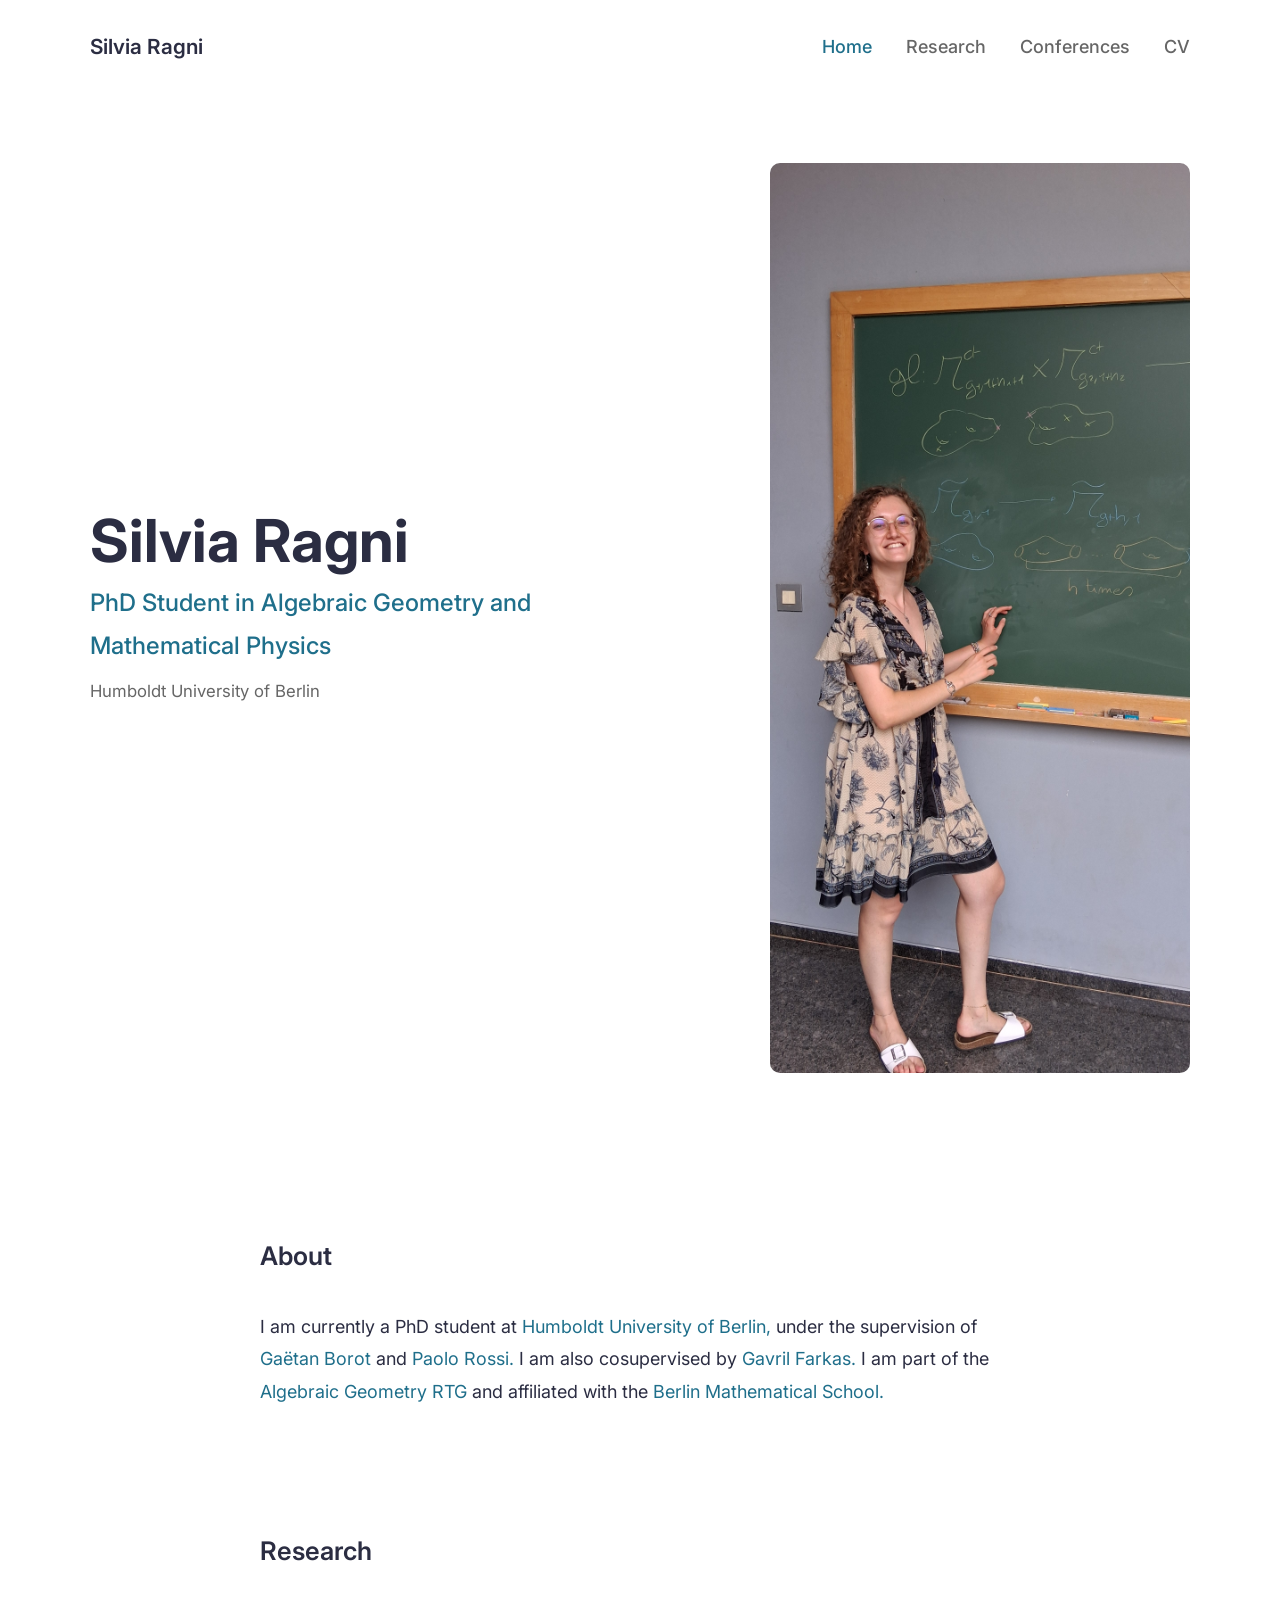
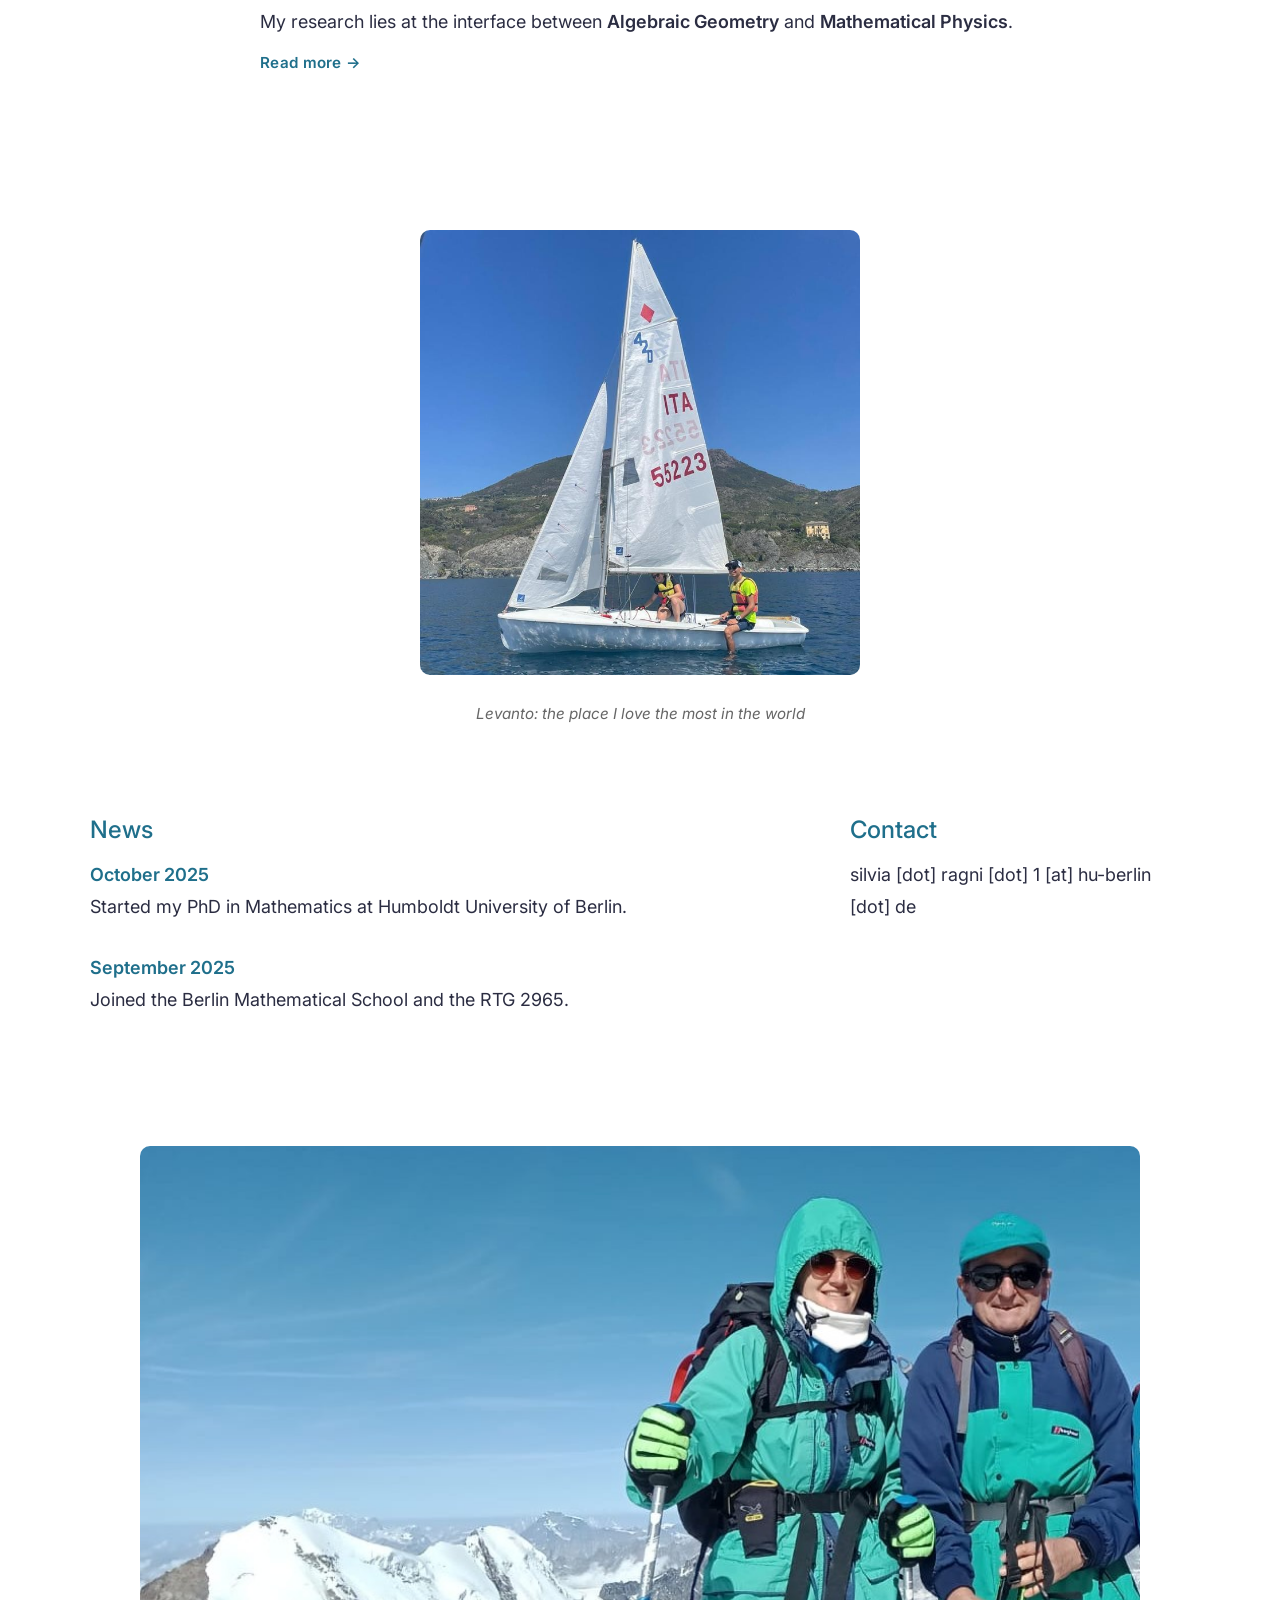
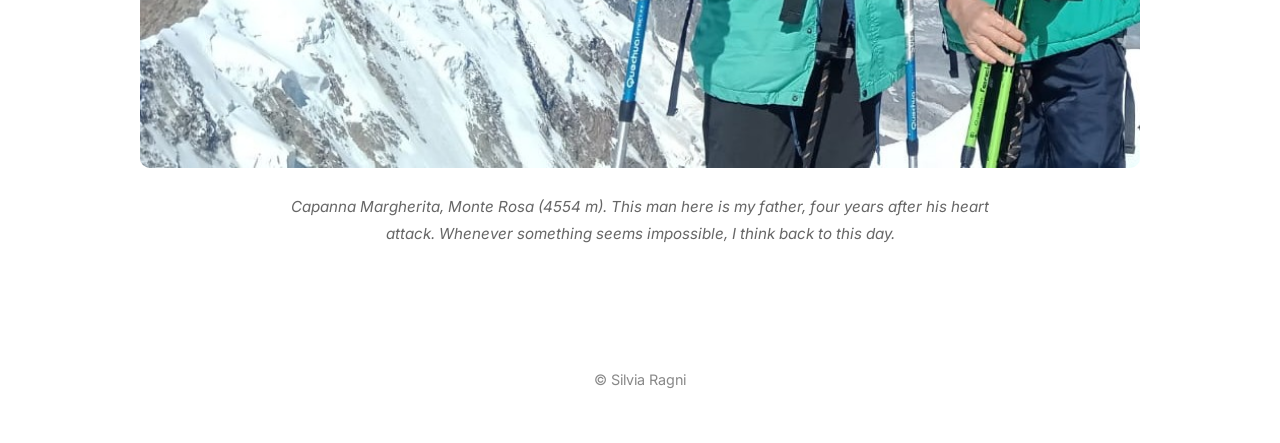
==== index.html @ b9f1adb3 "Refactor sailing section with figure and figcaption Updated the sailing section to include a figure " ====
<!DOCTYPE html>
<html lang="en">

<head>
    <meta charset="UTF-8">
    <meta name="viewport" content="width=device-width, initial-scale=1.0">
    <!-- Inserisci questo dentro l'head per nascondere la pagina a Google -->
<meta name="robots" content="noindex, nofollow">

    <title>Silvia Ragni</title>

    <meta name="description"
        content="Personal webpage of Silvia Ragni, PhD student in Mathematics at Humboldt University of Berlin.">

    <link rel="preconnect" href="https://fonts.googleapis.com">
    <link rel="preconnect" href="https://fonts.gstatic.com" crossorigin>

    <link href="https://fonts.googleapis.com/css2?family=Inter:wght@300;400;500;600;700&display=swap"
        rel="stylesheet">

    <link rel="stylesheet" href="css/style.css">

</head>

<body>

<header>

    <div class="container">

        <a href="index.html" class="logo">
            Silvia Ragni
        </a>

        <nav>

            <a href="index.html" class="active">Home</a>

            <a href="research.html">Research</a>

            <a href="conferences.html">Conferences</a>

            <a href="cv.html">CV</a>

        </nav>

    </div>

</header>

<main>

<section class="hero">

<div class="container hero-grid">

<div class="hero-text">

<h1>Silvia Ragni</h1>

<h2>PhD Student in Algebraic Geometry and Mathematical Physics</h2>

<p class="institution">

Humboldt University of Berlin

</p>

</div>

<div class="hero-image">

<img src="images/profilo.jpg"
     alt="Silvia Ragni">

</div>

</div>

</section>


<section id="about">

<div class="container narrow">

<h3>About</h3>

<p>

I am currently a PhD student at
<a href="https://www.hu-berlin.de/en" target="_blank">
Humboldt University of Berlin,
</a>
under the supervision of
<a href="https://www.mathematik.hu-berlin.de/de/forschung/forschungsgebiete/mathematische-physik/borot-mp-homepage"
target="_blank">
Gaëtan Borot
</a>
and
<a href="https://www.math.unipd.it/~rossip/"
target="_blank">
Paolo Rossi.
</a> I am also cosupervised by
<a href="https://www.mathematik.hu-berlin.de/~farkas/"
target="_blank">
Gavril Farkas.
</a>
I am part of the
<a href="https://sites.google.com/view/rtg-2965"
target="_blank">
Algebraic Geometry RTG
</a>

and affiliated with the

<a href="https://www.math-berlin.de/"
target="_blank">
Berlin Mathematical School.
</a>

</p>

</div>

</section>



<section id="research">

<div class="container narrow">

<h3>Research</h3>

<p>

My research lies at the interface between
<strong>Algebraic Geometry</strong>
and
<strong>Mathematical Physics</strong>.

<a class="readmore" href="research.html">

Read more →

</a>

</p>

</div>

</section>



<section class="sailing">
    <div class="container narrow">
        <figure>
            <img src="images/vela.jpeg" class="travel-photo" alt="Sailing">
            <figcaption class="caption"><i>Levanto: the place I love the most in the world</i></figcaption>
        </figure>
    </div>
</section>



<section class="news-contact">

    <div class="container two-columns">

        <div>

            <h2>News</h2>

            <div id="news">

                <p>Loading news...</p>

            </div>

        </div>

        <div>

            <h2>Contact</h2>

            <p>

                silvia [dot] ragni [dot] 1 [at] hu-berlin [dot] de

            </p>

        </div>

    </div>

</section>


<section class="mountain">

<img src="images/margherita.jpeg"
alt="Capanna Margherita">

<p class="caption">

<i>

Capanna Margherita, Monte Rosa (4554 m). This man here is my father, four years after his heart attack. Whenever something seems impossible, I think back to this day.

</i>

</p>

</section>

</main>


<footer>

<p>

© Silvia Ragni

</p>

</footer>

<script src="js/news.js"></script>

</body>

</html>
---- css/style.css ----
/* ==========================================================
   Silvia Ragni – Personal Website
   Part 1
   ========================================================== */

:root {

    --primary: #1F6F8B;
    --primary-light: #2F83A3;

    --text: #2B2D42;
    --muted: #666666;

    --background: #FFFFFF;

    --max-width: 1100px;
    --reading-width: 760px;

}

*{
    margin:0;
    padding:0;
    box-sizing:border-box;
}

html{

    scroll-behavior:smooth;

}

body{

    font-family:"Inter",sans-serif;

    background:var(--background);

    color:var(--text);

    font-size:18px;

    line-height:1.8;

    font-weight:400;

}

/* ====================== */

.container{

    width:min(92%, var(--max-width));

    margin:auto;

}

.narrow{

    width:min(92%, var(--reading-width));

    margin:auto;

}

/* ====================== */

img{

    display:block;

    width:100%;

}

/* ====================== */

a{

    color:var(--primary);

    text-decoration:none;

    transition:.25s;

}

a:hover{

    color:var(--primary-light);

}

/* ====================== */

h1{

    font-size:3.7rem;

    font-weight:700;

    line-height:1.1;

    margin-bottom:.5rem;

}

h2{

    font-size:1.5rem;

    font-weight:500;

    color:var(--primary);

    margin-bottom:.5rem;

}

h3{

    font-size:1.6rem;

    font-weight:600;

    margin-bottom:2rem;

}

p{

    margin-bottom:1.4rem;

}

/* ==========================================================
   Header
   ========================================================== */

header{

    position:sticky;

    top:0;

    background:white;

    z-index:1000;

}

header .container{

    display:flex;

    justify-content:space-between;

    align-items:center;

    padding:28px 0;

}

.logo{

    font-size:1.3rem;

    font-weight:600;

    color:var(--text);

}

.logo:hover{

    color:var(--text);

}

nav{

    display:flex;

    gap:34px;

}

nav a{

    color:var(--muted);

    font-weight:500;

}

nav a.active{

    color:var(--primary);

}

nav a:hover{

    color:var(--primary);

}

/* ==========================================================
   Hero
   ========================================================== */

.hero{

    padding-top:70px;

    padding-bottom:120px;

}

.hero-grid{

    display:grid;

    grid-template-columns:1fr 420px;

    gap:70px;

    align-items:center;

}

.hero-text{

    max-width:520px;

}

.institution{

    color:var(--muted);

    font-size:1.05rem;

}

.hero-image img{

    border-radius:10px;

    object-fit:cover;

}

/* ==========================================================
   Sections
   ========================================================== */

section{

    padding:90px 0;

}

#about p:last-child{

    margin-bottom:0;

}

.readmore{

    font-weight:600;

}
    margin-top: 40px;
}
/* ==========================================================
   Research
   ========================================================== */

#research{

    padding-top:70px;

    padding-bottom:70px;

}

#research strong{

    font-weight:600;

}

.readmore{

    display:inline-block;

    margin-top:10px;

    font-size:0.95rem;

    letter-spacing:.02em;

}

.readmore:hover{

    transform:translateX(4px);

}

/* ==========================================================
   Sailing image
   ========================================================== */
.sailing{
    padding:40px 0;
}

.sailing img{
    width:58%;
    max-width:650px;
    height:auto;

    display:block;
    margin:0 auto;

    border-radius:10px;
}
/* ==========================================================
   News + Contact
   ========================================================== */

.news-contact{

    padding-top:60px;

    padding-bottom:100px;

}

.two-columns{

    display:grid;

    grid-template-columns:2fr 1fr;

    gap:80px;

    align-items:start;

}

.news-contact ul{

    list-style:none;

    padding:0;

}

.news-contact li{

    margin-bottom:28px;

}

.news-contact strong{

    color:var(--primary);

}

.news-contact p{

    margin-bottom:0;

}

.contact-email{

    word-break:break-word;

}

/* ==========================================================
   Mountain picture
   ========================================================== */

.mountain{

    width:min(92%,1000px);

    margin:auto;

    padding-top:20px;

    padding-bottom:90px;

}

.mountain img{

    width:100%;

    border-radius:10px;

    object-fit:cover;

}

.caption{

    max-width:700px;

    margin:25px auto 0;

    text-align:center;

    font-size:.95rem;

    color:var(--muted);

    line-height:1.8;

}

/* ==========================================================
   Footer
   ========================================================== */

footer{

    padding:50px 0;

    text-align:center;

    font-size:.9rem;

    color:#888;

}
/* ==========================================================
   Responsive
   ========================================================== */

@media (max-width: 900px){

    body{

        font-size:17px;

    }

    header .container{

        flex-direction:column;

        gap:20px;

        padding:24px 0;

    }

    nav{

        gap:24px;

        flex-wrap:wrap;

        justify-content:center;

    }

    .hero{

        padding-top:40px;
        padding-bottom:80px;

    }

    .hero-grid{

        grid-template-columns:1fr;

        gap:50px;

    }

    .hero-text{

        max-width:100%;
        text-align:center;

    }

    .hero-image{

        max-width:500px;
        margin:auto;

    }

    .two-columns{

        grid-template-columns:1fr;

        gap:60px;

    }

    .mountain{

        width:94%;

    }

}

@media (max-width: 600px){

    h1{

        font-size:2.5rem;

    }

    h2{

        font-size:1.2rem;

    }

    h3{

        font-size:1.35rem;

    }

    section{

        padding:60px 0;

    }

    .hero{

        padding-top:20px;

    }

    .hero-image img{

        border-radius:8px;

    }

    .sailing img{

        height:260px;

    }

    .caption{

        font-size:.9rem;

        padding:0 10px;

    }

}

/* ==========================================================
   Small details
   ========================================================== */

::selection{

    background:rgba(31,111,139,.18);

}

.logo,
nav a,
.readmore{

    transition:all .25s ease;

}

.hero-image img,
.sailing img,
.mountain img{

    transition:transform .35s ease;

}

.hero-image img:hover,
.sailing img:hover,
.mountain img:hover{

    transform:scale(1.01);

}

strong{

    font-weight:600;

}

em{

    font-style:italic;

}

ul{

    margin-left:0;

}

li{

    line-height:1.8;

}

footer p{

    margin:0;

}

/* ==========================================================
   Better spacing
   ========================================================== */

#about{

    padding-top:40px;

}

#research{

    padding-top:30px;

}

.news-contact{

    padding-top:40px;

}

.mountain{

    padding-top:30px;

}

footer{

    padding-top:30px;

}
/* ==========================================================

   Publications

========================================================== */

#publications{

    margin-top:45px;

}

.publication{

    margin-bottom:40px;

}

.publication-title{

    font-weight:600;

    font-size:1.1rem;

}

.publication-authors{

    color:var(--muted);

    margin-top:6px;

}

.publication-journal{

    margin-top:8px;

    font-style:italic;

}

.publication-links{

    margin-top:10px;

}

.publication-links a{

    margin-right:18px;

}

/* ==========================================================
   CV
   ========================================================== */

.cv-item{

    display:grid;

    grid-template-columns:140px 1fr;

    gap:40px;

    margin-bottom:60px;

}

.cv-year{

    color:var(--primary);

    font-weight:600;

}

.cv-content p{

    margin-top:12px;

}

@media (max-width:700px){

    .cv-item{

        grid-template-columns:1fr;

        gap:10px;

        margin-bottom:45px;

    }

}

/* ===================================================== */

.conference-item{

    margin-bottom:40px;

}

.conference-item p{

    margin-bottom:8px;

}

.conference-item a{

    font-weight:500;

}

/* ==========================================================
   News
   ========================================================== */

.news-item{

    margin-bottom:28px;

}

.news-item:last-child{

    margin-bottom:0;

}

.news-item strong{

    color:var(--primary);

    font-weight:600;

}

/* --- STILE PUBBLICAZIONI "AL-FOLIO" (STILE YANNIK SCHULER) --- */

/* Contenitore della timeline */
.publications-timeline {
    margin-top: 2rem;
    font-family: 'Inter', sans-serif;
}

/* Riga a due colonne: anno a sinistra (20%), lista a destra (80%) */
.pub-row {
    display: flex;
    margin-bottom: 2.5rem;
    border-bottom: 1px solid #f0f0f0;
    padding-bottom: 1.5rem;
}

.pub-row:last-child {
    border-bottom: none;
}

/* Colonna dell'anno */
.pub-year {
    width: 15%;
    font-size: 1.4rem;
    font-weight: 700;
    color: #333;
    padding-top: 0.2rem;
}

/* Colonna dei paper */
.pub-list-container {
    width: 85%;
}

.pub-list {
    list-style-type: disc;
    padding-left: 1.2rem;
    margin: 0;
}

.pub-list li {
    margin-bottom: 1.5rem;
}

.pub-list li:last-child {
    margin-bottom: 0;
}

/* Dettagli dell'articolo */
.pub-item {
    font-size: 1rem;
    line-height: 1.6;
    color: #444;
}

.pub-title {
    font-weight: 600;
    color: #111;
}

.pub-authors {
    color: #555;
}

/* Pulsanti stile "Abs", "Link", "DOI" */
.pub-links {
    margin-top: 0.4rem;
    display: flex;
    gap: 0.5rem;
}

.pub-btn {
    display: inline-block;
    padding: 0.15rem 0.5rem;
    font-size: 0.8rem;
    font-weight: 500;
    color: #555;
    text-decoration: none;
    border: 1px solid #ccc;
    border-radius: 4px;
    background-color: #fafafa;
    transition: all 0.2s ease;
}

.pub-btn:hover {
    color: #111;
    border-color: #666;
    background-color: #f0f0f0;
}

/* Box dell'abstract a comparsa */
.pub-abstract {
    margin-top: 0.8rem;
    padding: 0.8rem 1rem;
    font-size: 0.9rem;
    line-height: 1.5;
    background-color: #f7f7f7;
    border-left: 3px solid #666;
    border-radius: 0 4px 4px 0;
    color: #555;
    text-align: justify;
}

/* Ottimizzazione per dispositivi mobili (schermi piccoli) */
@media (max-width: 768px) {
    .pub-row {
        flex-direction: column;
    }
    .pub-year {
        width: 100%;
        margin-bottom: 1rem;
        font-size: 1.6rem;
        border-bottom: 2px solid #333;
        padding-bottom: 0.2rem;
    }
    .pub-list-container {
        width: 100%;
    }
}
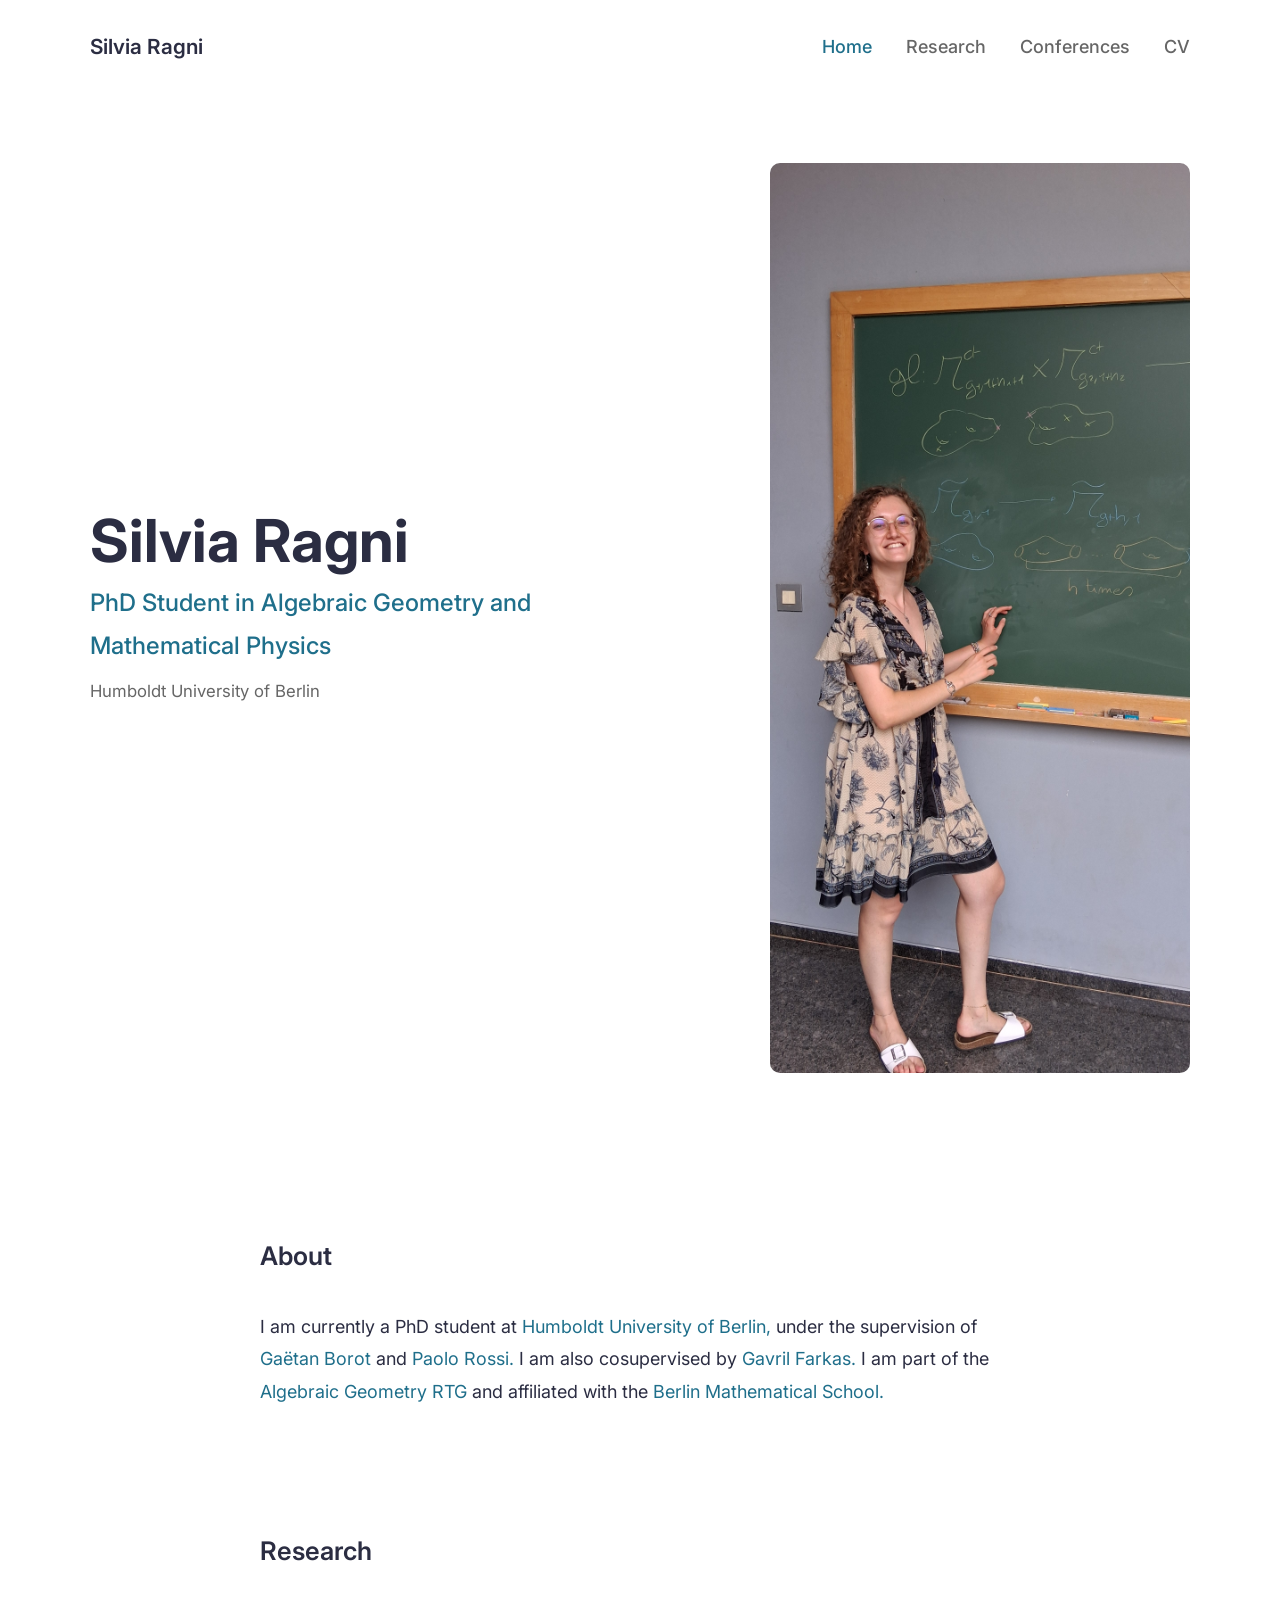
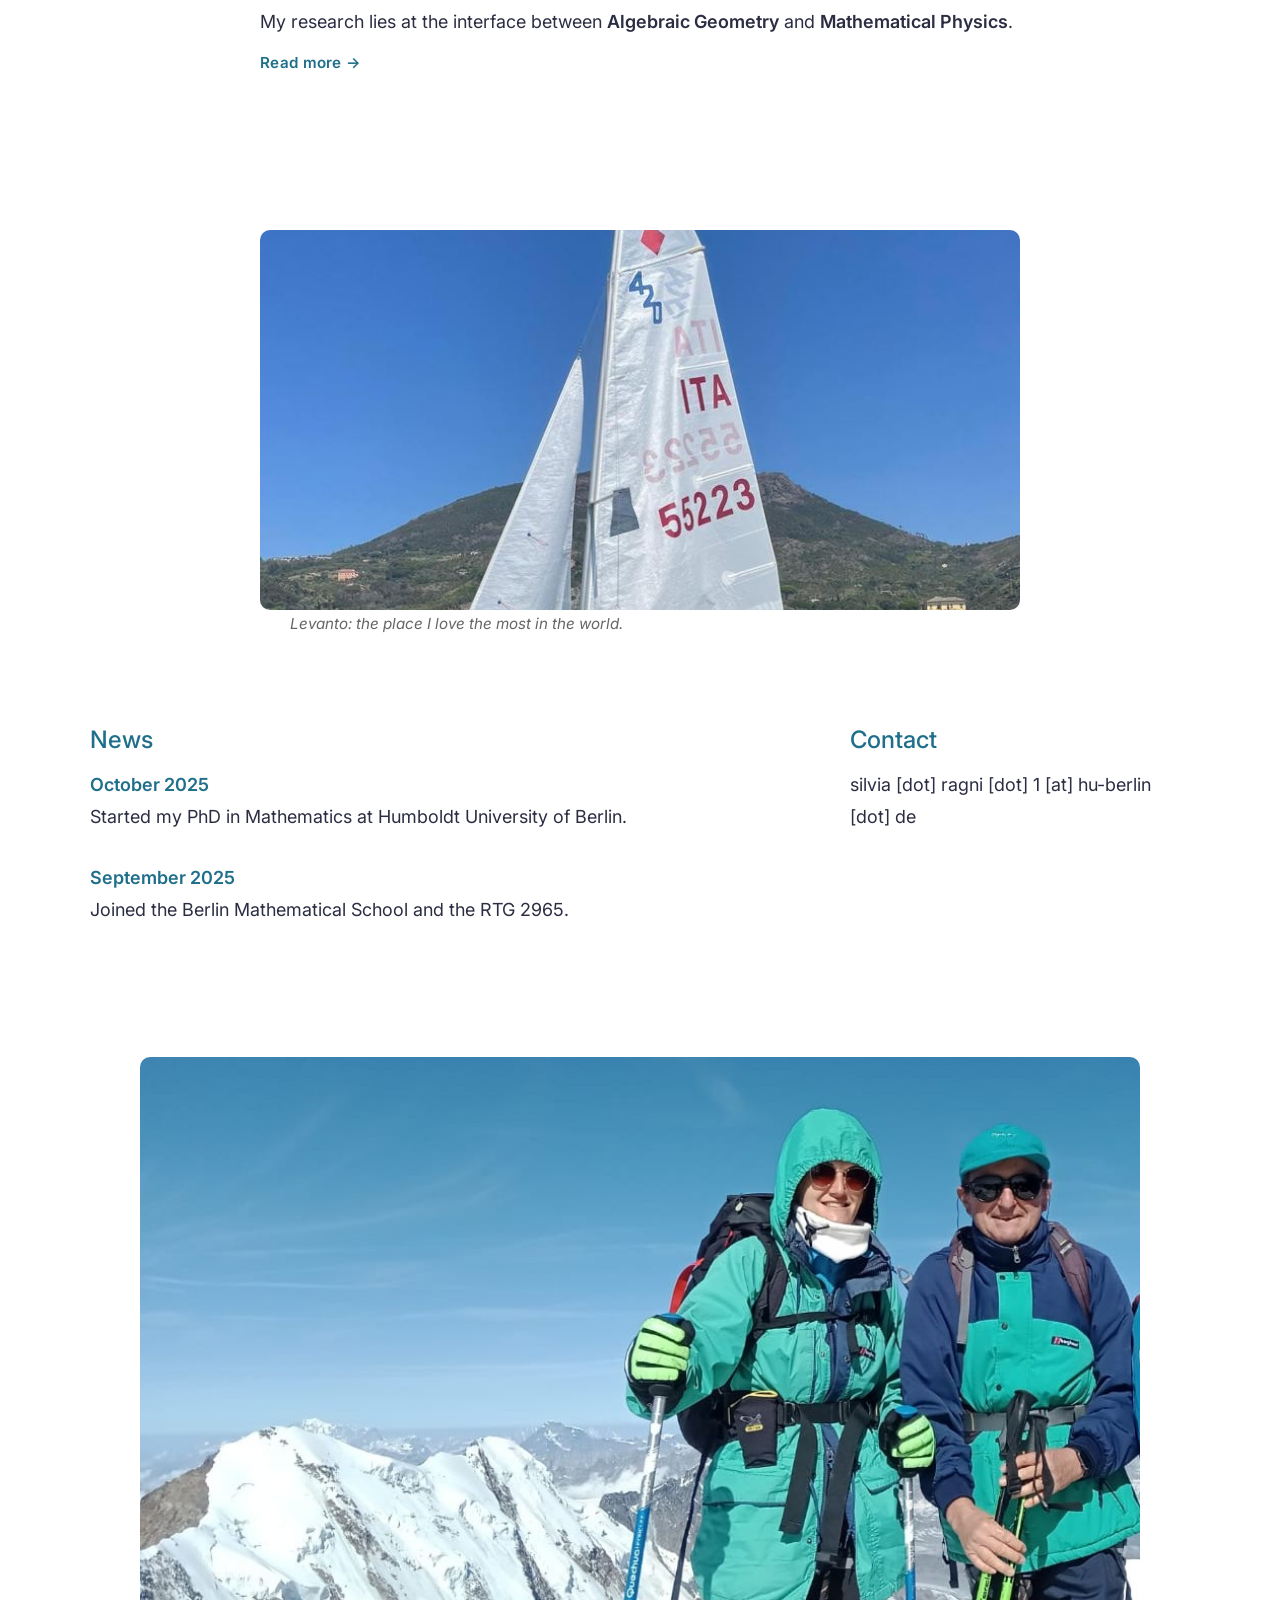
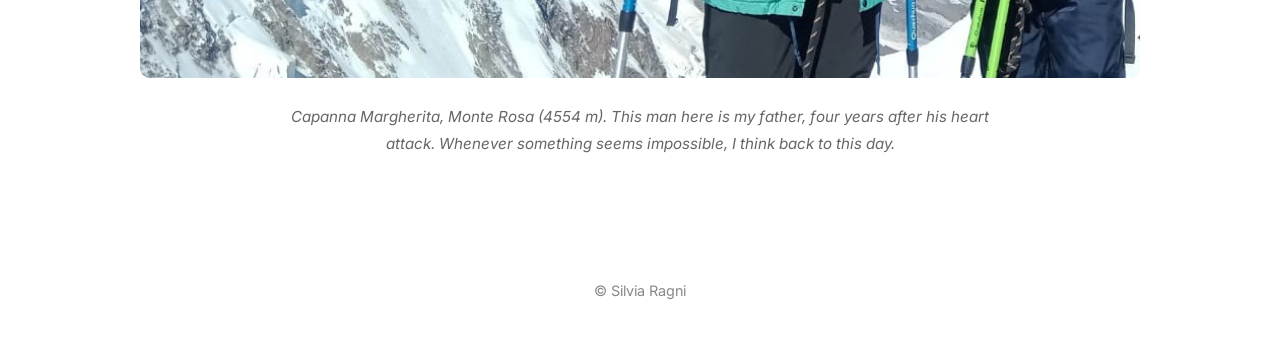
==== commit d3495a96: "Refactor sailing section layout in index.html" ====
--- a/index.html
+++ b/index.html
@@ -155,14 +155,19 @@
 
 
 <section class="sailing">
-    <div class="container narrow">
-        <figure>
-            <img src="images/vela.jpeg" class="travel-photo" alt="Sailing">
-            <figcaption class="caption"><i>Levanto: the place I love the most in the world</i></figcaption>
-        </figure>
+    <div class="container narrow sailing-grid">
+        <div class="sailing-image">
+            <figure>
+                <img src="images/vela.jpeg" class="travel-photo" alt="Sailing in Levanto">
+            </figure>
+        </div>
+        <div class="sailing-text">
+            <p class="caption" style="text-align: left; margin-top: 0;">
+                <i>Levanto: the place I love the most in the world.</i>
+            </p>
+        </div>
     </div>
 </section>
-
 
 
 <section class="news-contact">
--- a/css/style.css
+++ b/css/style.css
@@ -314,19 +314,20 @@
 /* ==========================================================
    Sailing image
    ========================================================== */
-.sailing{
-    padding:40px 0;
-}
-
-.sailing img{
-    width:58%;
-    max-width:650px;
-    height:auto;
-
-    display:block;
-    margin:0 auto;
-
-    border-radius:10px;
+/* ==========================================================
+   Sailing image
+   ========================================================== */
+.sailing {
+    padding: 40px 0;
+}
+
+.sailing img {
+    width: 100%;
+    height: 380px; /* Altezza fissa da desktop per fare l'effetto panoramico (sottile e largo) */
+    object-fit: cover;
+    object-position: center 35%; /* Taglia un po' di più la parte in alto, tenendo la barca a fuoco */
+    border-radius: 10px;
+    display: block;
 }
 /* ==========================================================
    News + Contact
@@ -556,10 +557,8 @@
 
     }
 
-    .sailing img{
-
-        height:260px;
-
+    .sailing img {
+        height: 180px; /* Più sottile e panoramica da telefono, senza deformarsi */
     }
 
     .caption{
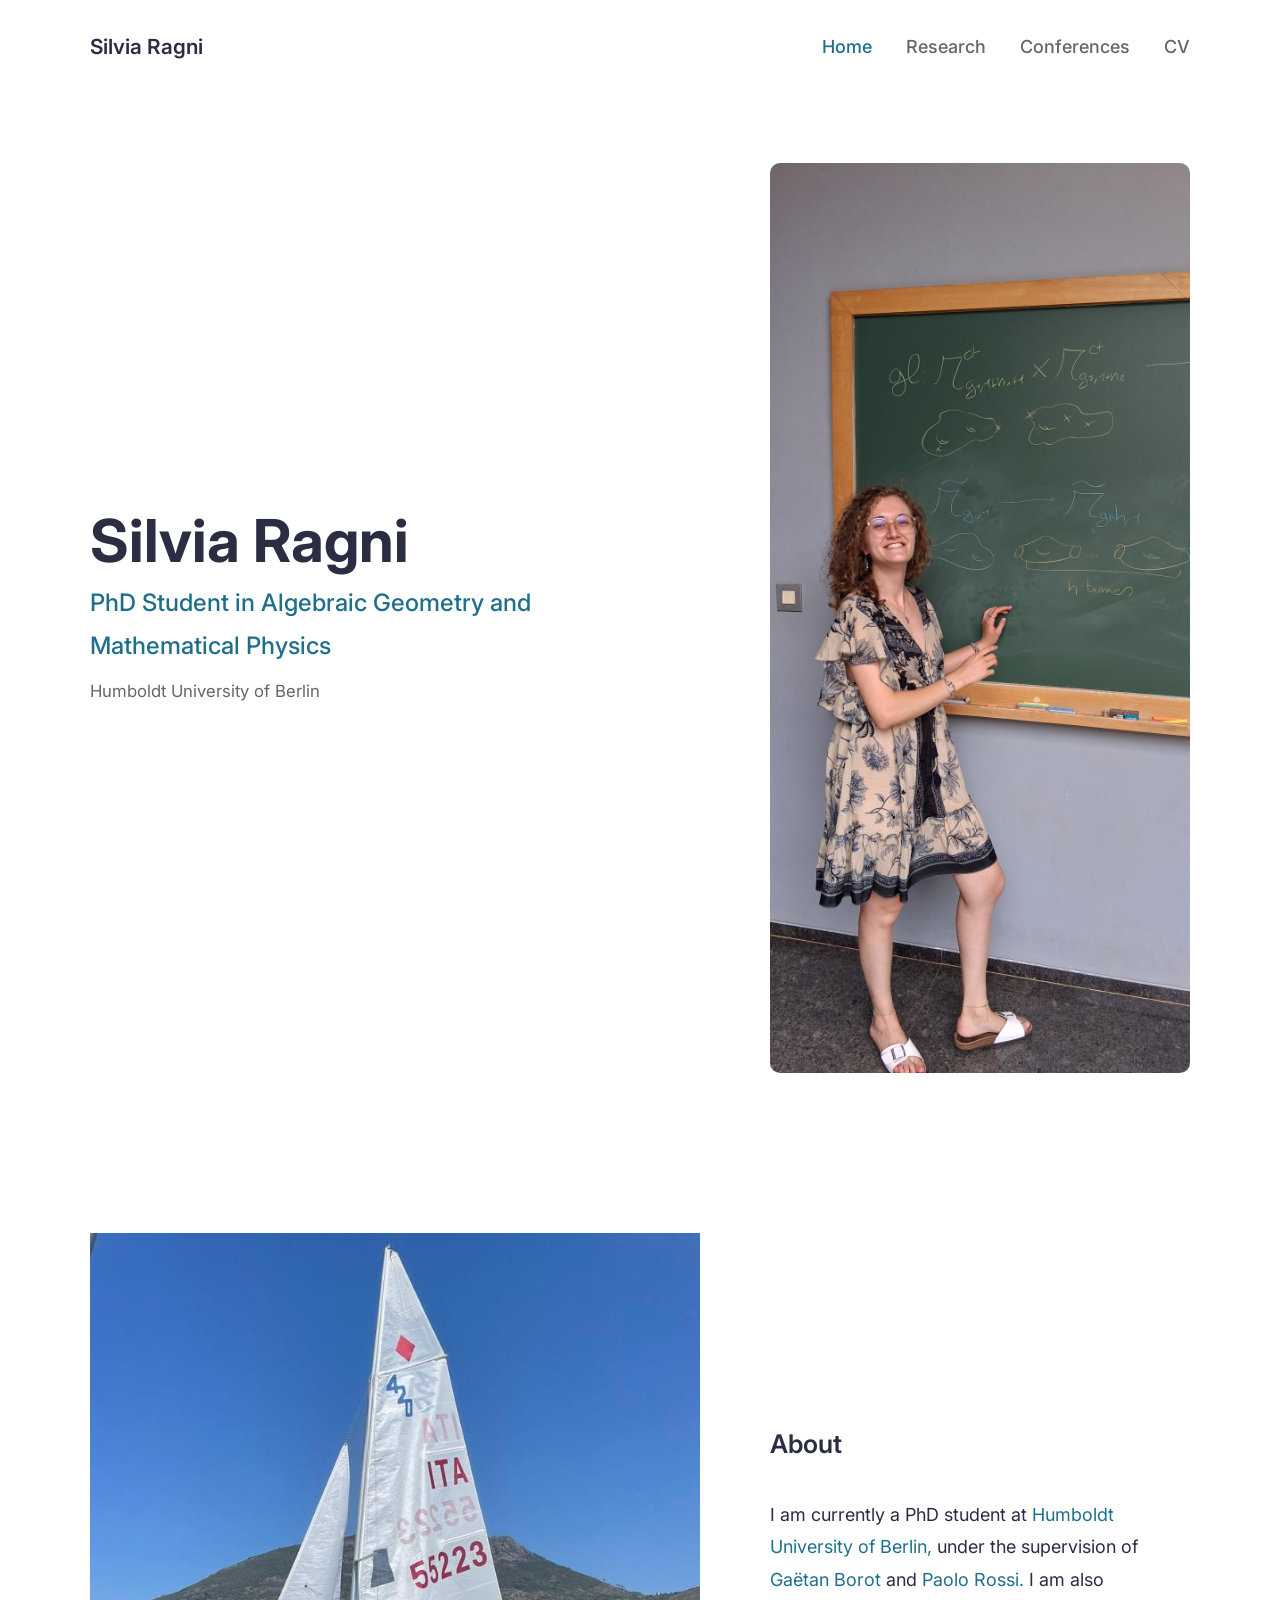
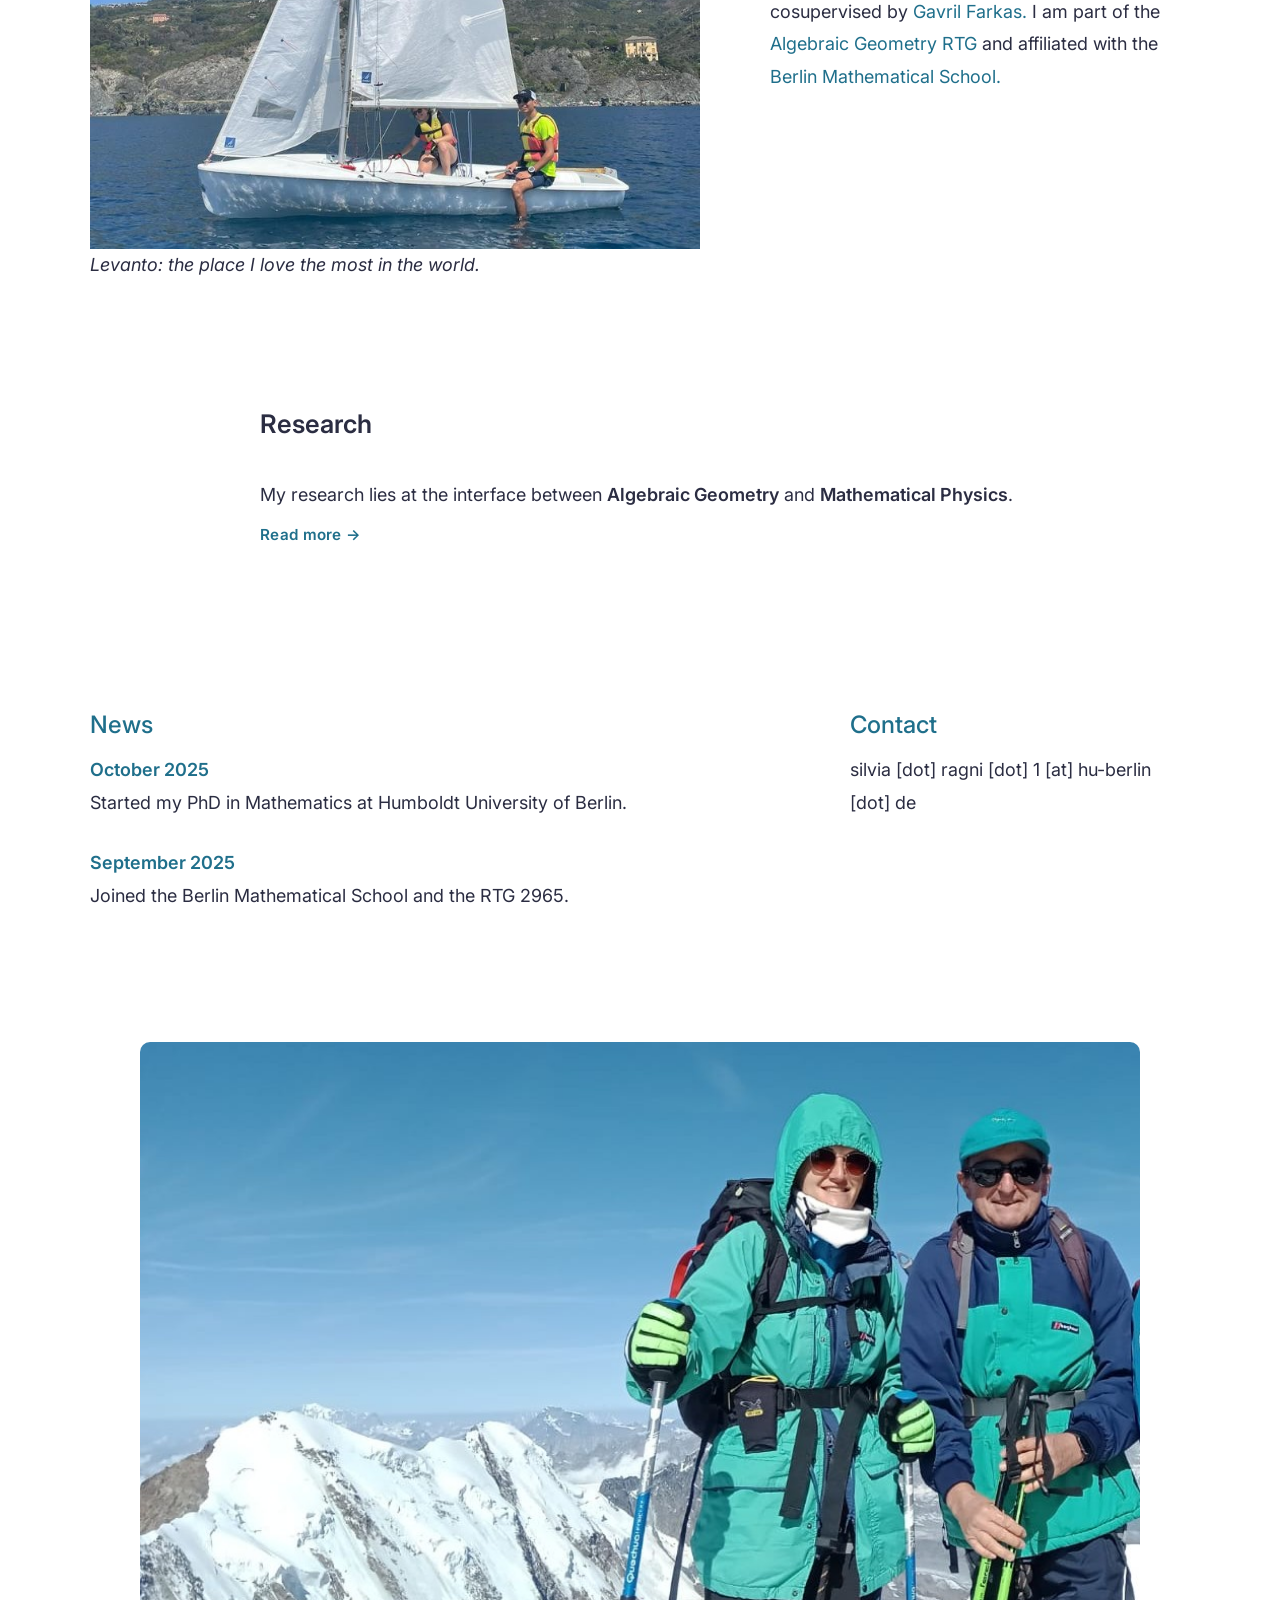
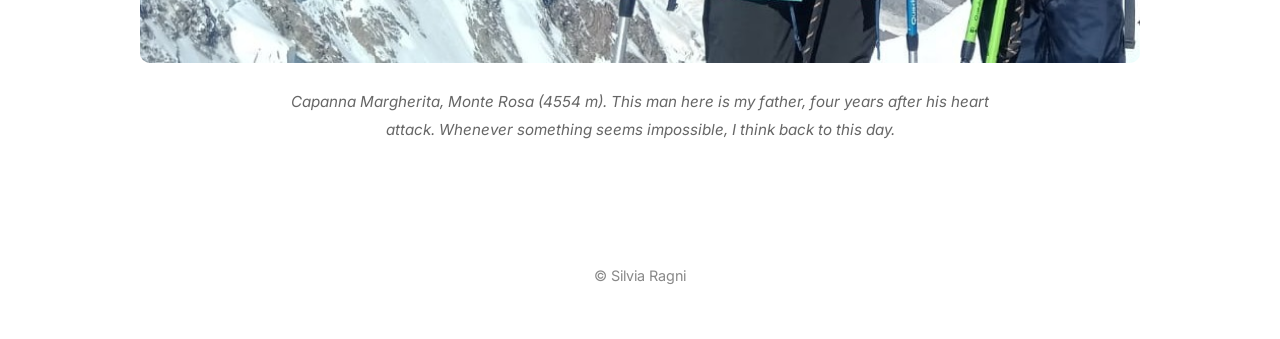
==== commit 9aa106c8: "Refactor HTML structure and remove comments" ====
--- a/index.html
+++ b/index.html
@@ -4,8 +4,7 @@
 <head>
     <meta charset="UTF-8">
     <meta name="viewport" content="width=device-width, initial-scale=1.0">
-    <!-- Inserisci questo dentro l'head per nascondere la pagina a Google -->
-<meta name="robots" content="noindex, nofollow">
+    <meta name="robots" content="noindex, nofollow">
 
     <title>Silvia Ragni</title>
 
@@ -19,222 +18,136 @@
         rel="stylesheet">
 
     <link rel="stylesheet" href="css/style.css">
-
 </head>
 
 <body>
 
 <header>
-
     <div class="container">
-
         <a href="index.html" class="logo">
             Silvia Ragni
         </a>
-
         <nav>
-
             <a href="index.html" class="active">Home</a>
-
             <a href="research.html">Research</a>
-
             <a href="conferences.html">Conferences</a>
-
             <a href="cv.html">CV</a>
-
         </nav>
-
     </div>
-
 </header>
 
 <main>
 
 <section class="hero">
-
-<div class="container hero-grid">
-
-<div class="hero-text">
-
-<h1>Silvia Ragni</h1>
-
-<h2>PhD Student in Algebraic Geometry and Mathematical Physics</h2>
-
-<p class="institution">
-
-Humboldt University of Berlin
-
-</p>
-
-</div>
-
-<div class="hero-image">
-
-<img src="images/profilo.jpg"
-     alt="Silvia Ragni">
-
-</div>
-
-</div>
-
-</section>
-
-
-<section id="about">
-
-<div class="container narrow">
-
-<h3>About</h3>
-
-<p>
-
-I am currently a PhD student at
-<a href="https://www.hu-berlin.de/en" target="_blank">
-Humboldt University of Berlin,
-</a>
-under the supervision of
-<a href="https://www.mathematik.hu-berlin.de/de/forschung/forschungsgebiete/mathematische-physik/borot-mp-homepage"
-target="_blank">
-Gaëtan Borot
-</a>
-and
-<a href="https://www.math.unipd.it/~rossip/"
-target="_blank">
-Paolo Rossi.
-</a> I am also cosupervised by
-<a href="https://www.mathematik.hu-berlin.de/~farkas/"
-target="_blank">
-Gavril Farkas.
-</a>
-I am part of the
-<a href="https://sites.google.com/view/rtg-2965"
-target="_blank">
-Algebraic Geometry RTG
-</a>
-
-and affiliated with the
-
-<a href="https://www.math-berlin.de/"
-target="_blank">
-Berlin Mathematical School.
-</a>
-
-</p>
-
-</div>
-
-</section>
-
-
-
-<section id="research">
-
-<div class="container narrow">
-
-<h3>Research</h3>
-
-<p>
-
-My research lies at the interface between
-<strong>Algebraic Geometry</strong>
-and
-<strong>Mathematical Physics</strong>.
-
-<a class="readmore" href="research.html">
-
-Read more →
-
-</a>
-
-</p>
-
-</div>
-
-</section>
-
-
-
-<section class="sailing">
-    <div class="container narrow sailing-grid">
-        <div class="sailing-image">
-            <figure>
-                <img src="images/vela.jpeg" class="travel-photo" alt="Sailing in Levanto">
-            </figure>
+    <div class="container hero-grid">
+        <div class="hero-text">
+            <h1>Silvia Ragni</h1>
+            <h2>PhD Student in Algebraic Geometry and Mathematical Physics</h2>
+            <p class="institution">Humboldt University of Berlin</p>
         </div>
-        <div class="sailing-text">
-            <p class="caption" style="text-align: left; margin-top: 0;">
-                <i>Levanto: the place I love the most in the world.</i>
-            </p>
+        <div class="hero-image">
+            <img src="images/profilo.jpg" alt="Silvia Ragni">
         </div>
     </div>
 </section>
 
-
-<section class="news-contact">
-
-    <div class="container two-columns">
-
-        <div>
-
-            <h2>News</h2>
-
-            <div id="news">
-
-                <p>Loading news...</p>
-
-            </div>
-
+<section id="about">
+    <div class="container hero-grid"> 
+        
+        <!-- COLONNA SINISTRA: Immagine della barca con didascalia piccola sotto -->
+        <div class="sailing-side-block">
+            <figure>
+                <img src="images/vela.jpeg" class="travel-photo" alt="Sailing in Levanto">
+                <p class="caption-sailing">
+                    <i>Levanto: the place I love the most in the world.</i>
+                </p>
+            </figure>
         </div>
 
-        <div>
-
-            <h2>Contact</h2>
-
+        <!-- COLONNA DESTRA: Contenuto testuale About -->
+        <div class="about-text-block">
+            <h3>About</h3>
             <p>
-
-                silvia [dot] ragni [dot] 1 [at] hu-berlin [dot] de
-
+                I am currently a PhD student at
+                <a href="https://www.hu-berlin.de/en" target="_blank">
+                Humboldt University of Berlin,
+                </a>
+                under the supervision of
+                <a href="https://www.mathematik.hu-berlin.de/de/forschung/forschungsgebiete/mathematische-physik/borot-mp-homepage"
+                target="_blank">
+                Gaëtan Borot
+                </a>
+                and
+                <a href="https://www.math.unipd.it/~rossip/"
+                target="_blank">
+                Paolo Rossi.
+                </a> I am also cosupervised by
+                <a href="https://www.mathematik.hu-berlin.de/~farkas/"
+                target="_blank">
+                Gavril Farkas.
+                </a>
+                I am part of the
+                <a href="https://sites.google.com/view/rtg-2965"
+                target="_blank">
+                Algebraic Geometry RTG
+                </a>
+                and affiliated with the
+                <a href="https://www.math-berlin.de/"
+                target="_blank">
+                Berlin Mathematical School.
+                </a>
             </p>
-
         </div>
 
     </div>
-
 </section>
 
+<section id="research">
+    <div class="container narrow">
+        <h3>Research</h3>
+        <p>
+            My research lies at the interface between
+            <strong>Algebraic Geometry</strong>
+            and
+            <strong>Mathematical Physics</strong>.
+            <a class="readmore" href="research.html">
+                Read more →
+            </a>
+        </p>
+    </div>
+</section>
+
+<section class="news-contact">
+    <div class="container two-columns">
+        <div>
+            <h2>News</h2>
+            <div id="news">
+                <p>Loading news...</p>
+            </div>
+        </div>
+        <div>
+            <h2>Contact</h2>
+            <p>silvia [dot] ragni [dot] 1 [at] hu-berlin [dot] de</p>
+        </div>
+    </div>
+</section>
 
 <section class="mountain">
-
-<img src="images/margherita.jpeg"
-alt="Capanna Margherita">
-
-<p class="caption">
-
-<i>
-
-Capanna Margherita, Monte Rosa (4554 m). This man here is my father, four years after his heart attack. Whenever something seems impossible, I think back to this day.
-
-</i>
-
-</p>
-
+    <img src="images/margherita.jpeg" alt="Capanna Margherita">
+    <p class="caption">
+        <i>
+        Capanna Margherita, Monte Rosa (4554 m). This man here is my father, four years after his heart attack. Whenever something seems impossible, I think back to this day.
+        </i>
+    </p>
 </section>
 
 </main>
 
-
 <footer>
-
-<p>
-
-© Silvia Ragni
-
-</p>
-
+    <p>© Silvia Ragni</p>
 </footer>
 
 <script src="js/news.js"></script>
 
 </body>
-
 </html>
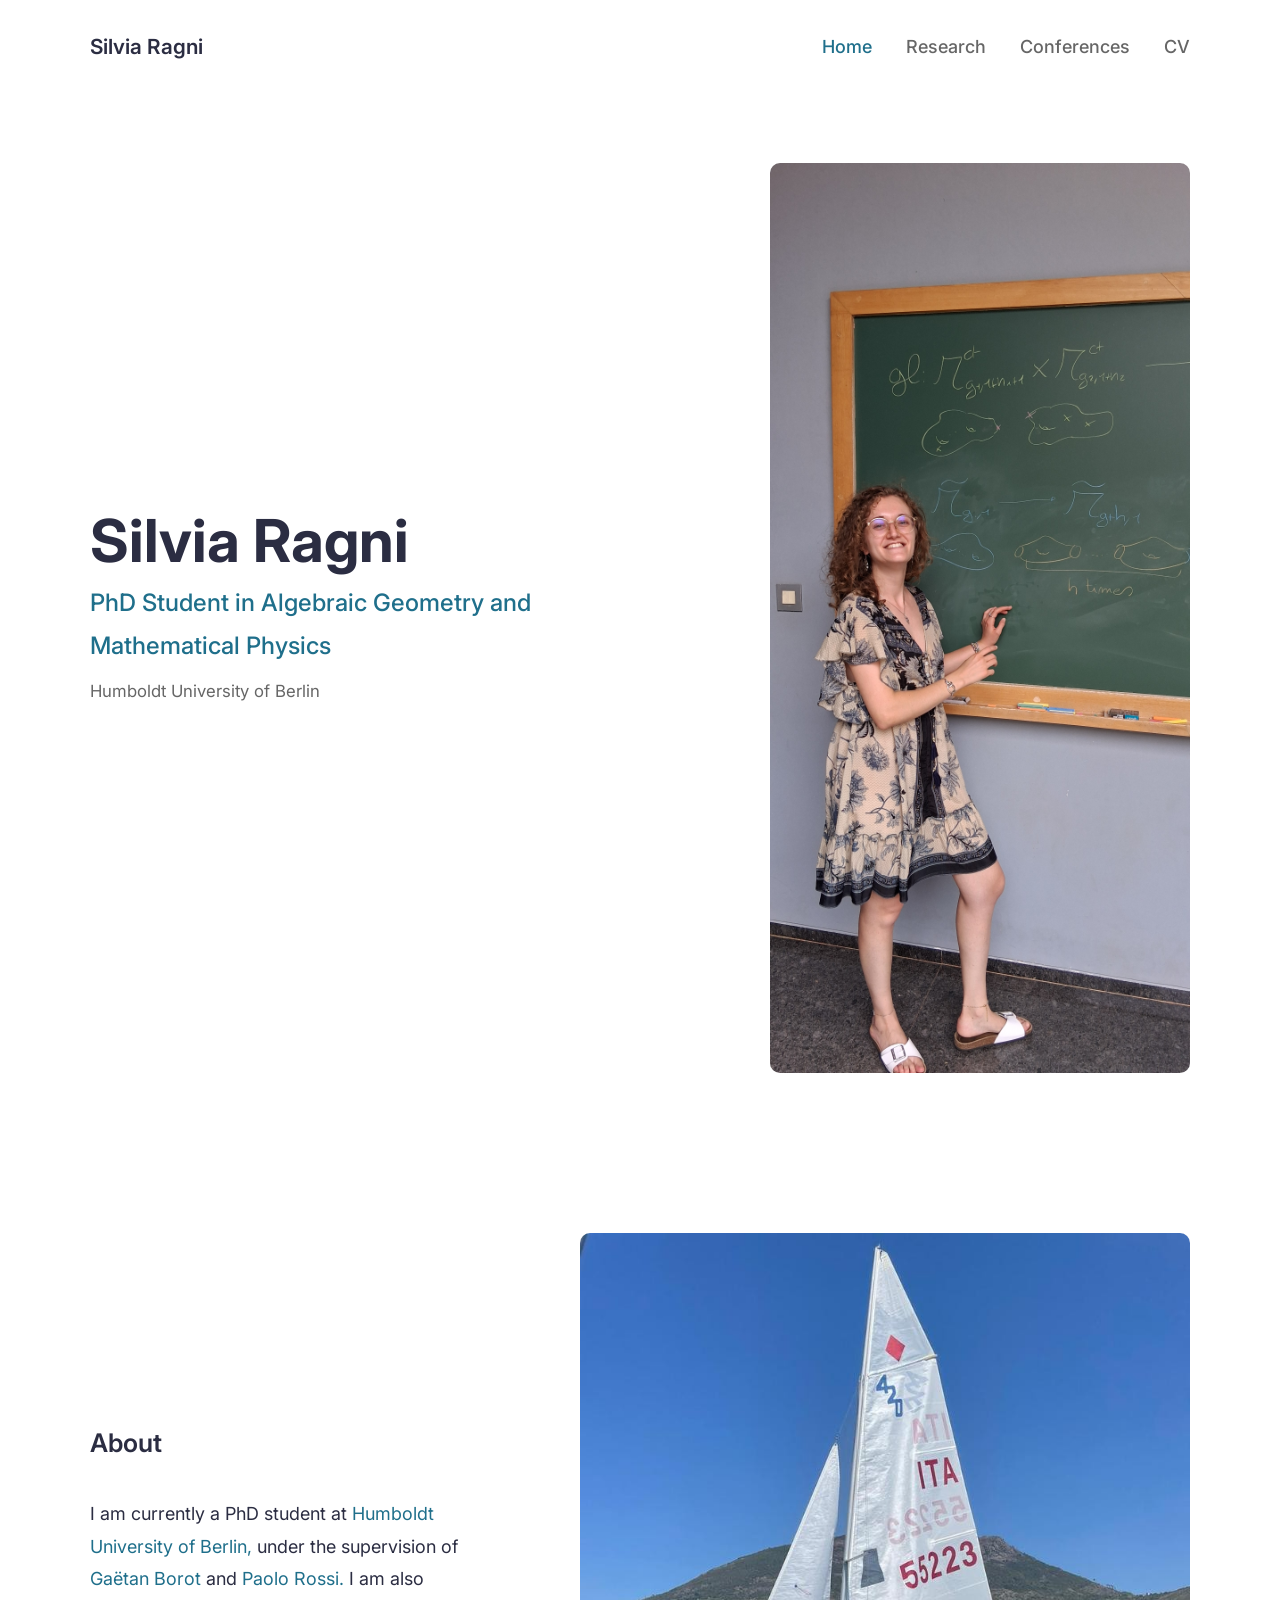
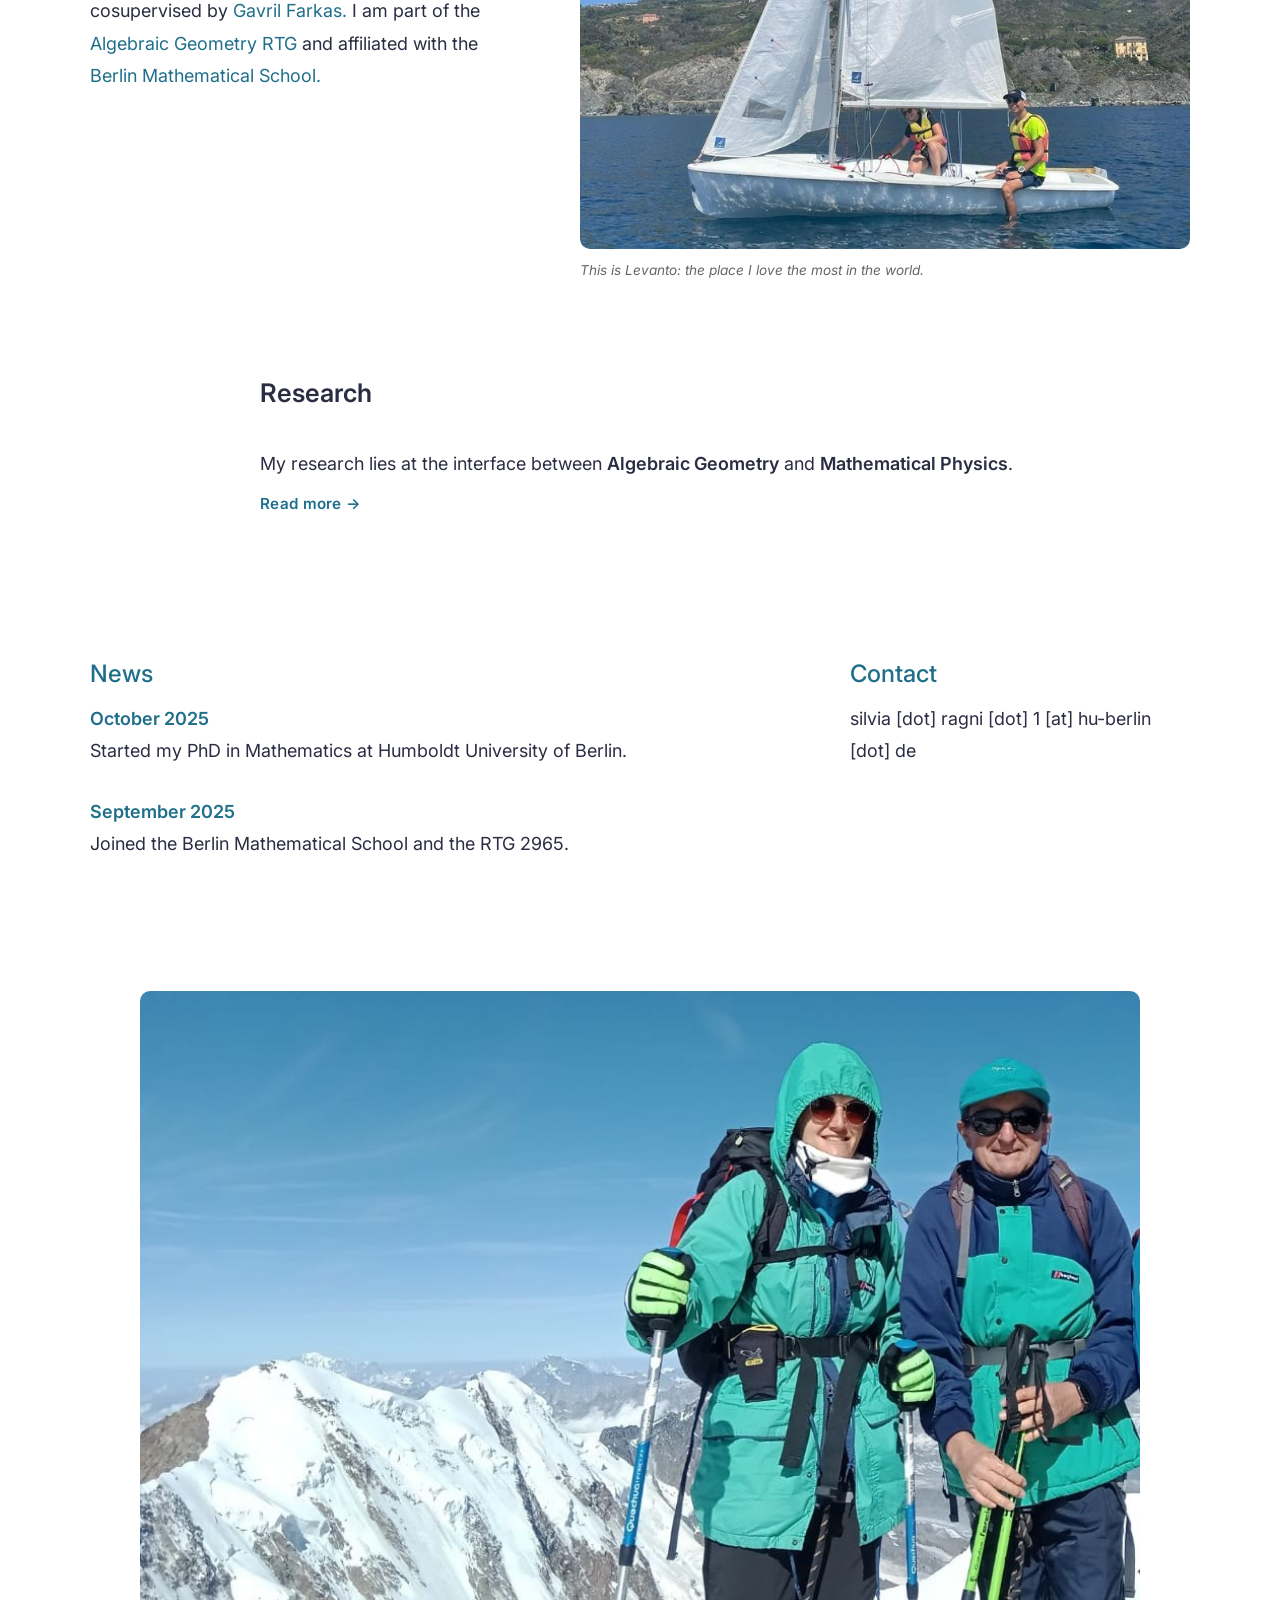
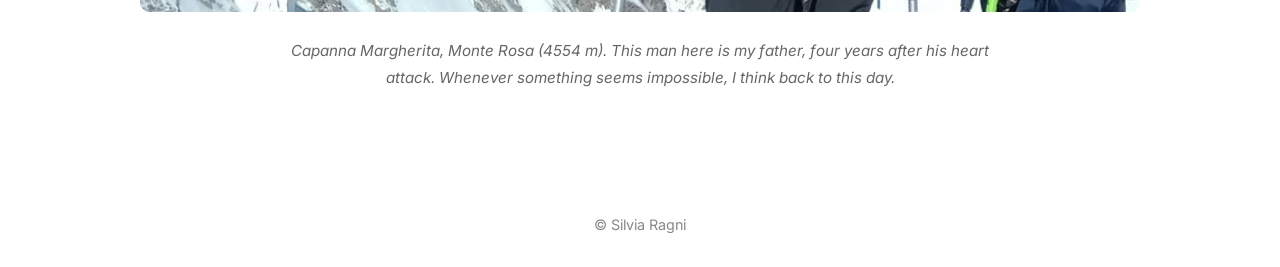
==== commit 49f9f348: "Update caption text for Levanto image" ====
--- a/index.html
+++ b/index.html
@@ -59,7 +59,7 @@
             <figure>
                 <img src="images/vela.jpeg" class="travel-photo" alt="Sailing in Levanto">
                 <p class="caption-sailing">
-                    <i>Levanto: the place I love the most in the world.</i>
+                    <i>This is Levanto: the place I love the most in the world.</i>
                 </p>
             </figure>
         </div>
--- a/css/style.css
+++ b/css/style.css
@@ -4,18 +4,13 @@
    ========================================================== */
 
 :root {
-
     --primary: #1F6F8B;
     --primary-light: #2F83A3;
-
     --text: #2B2D42;
     --muted: #666666;
-
     --background: #FFFFFF;
-
     --max-width: 1100px;
     --reading-width: 760px;
-
 }
 
 *{
@@ -25,113 +20,73 @@
 }
 
 html{
-
     scroll-behavior:smooth;
-
 }
 
 body{
-
     font-family:"Inter",sans-serif;
-
     background:var(--background);
-
     color:var(--text);
-
     font-size:18px;
-
     line-height:1.8;
-
     font-weight:400;
-
 }
 
 /* ====================== */
 
 .container{
-
     width:min(92%, var(--max-width));
-
     margin:auto;
-
 }
 
 .narrow{
-
     width:min(92%, var(--reading-width));
-
     margin:auto;
-
 }
 
 /* ====================== */
 
 img{
-
     display:block;
-
     width:100%;
-
 }
 
 /* ====================== */
 
 a{
-
     color:var(--primary);
-
     text-decoration:none;
-
     transition:.25s;
-
 }
 
 a:hover{
-
     color:var(--primary-light);
-
 }
 
 /* ====================== */
 
 h1{
-
     font-size:3.7rem;
-
     font-weight:700;
-
     line-height:1.1;
-
     margin-bottom:.5rem;
-
 }
 
 h2{
-
     font-size:1.5rem;
-
     font-weight:500;
-
     color:var(--primary);
-
     margin-bottom:.5rem;
-
 }
 
 h3{
-
     font-size:1.6rem;
-
-    font-weight:600;
-
+    font-weight:600;
     margin-bottom:2rem;
-
 }
 
 p{
-
     margin-bottom:1.4rem;
-
 }
 
 /* ==========================================================
@@ -139,71 +94,45 @@
    ========================================================== */
 
 header{
-
     position:sticky;
-
     top:0;
-
     background:white;
-
     z-index:1000;
-
 }
 
 header .container{
-
     display:flex;
-
     justify-content:space-between;
-
     align-items:center;
-
     padding:28px 0;
-
 }
 
 .logo{
-
     font-size:1.3rem;
-
-    font-weight:600;
-
+    font-weight:600;
     color:var(--text);
-
 }
 
 .logo:hover{
-
     color:var(--text);
-
 }
 
 nav{
-
     display:flex;
-
     gap:34px;
-
 }
 
 nav a{
-
     color:var(--muted);
-
     font-weight:500;
-
 }
 
 nav a.active{
-
     color:var(--primary);
-
 }
 
 nav a:hover{
-
     color:var(--primary);
-
 }
 
 /* ==========================================================
@@ -211,178 +140,140 @@
    ========================================================== */
 
 .hero{
-
     padding-top:70px;
-
     padding-bottom:120px;
-
 }
 
 .hero-grid{
-
     display:grid;
-
     grid-template-columns:1fr 420px;
-
     gap:70px;
-
     align-items:center;
-
 }
 
 .hero-text{
-
     max-width:520px;
-
 }
 
 .institution{
-
     color:var(--muted);
-
     font-size:1.05rem;
-
 }
 
 .hero-image img{
-
     border-radius:10px;
-
     object-fit:cover;
-
-}
-
-/* ==========================================================
-   Sections
+}
+
+/* ==========================================================
+   Sections & About Integrated Layout
    ========================================================== */
 
 section{
-
     padding:90px 0;
-
+}
+
+#about {
+    padding-top: 40px;
+    padding-bottom: 60px;
+}
+
+/* Inversione dell'ordine delle colonne per posizionare la barca a sinistra su Desktop */
+#about .hero-grid {
+    direction: rtl; 
+}
+
+#about .sailing-side-block,
+#about .about-text-block {
+    direction: ltr; 
 }
 
 #about p:last-child{
-
     margin-bottom:0;
-
 }
 
 .readmore{
-
-    font-weight:600;
-
-}
-    margin-top: 40px;
-}
+    font-weight:600;
+}
+
 /* ==========================================================
    Research
    ========================================================== */
 
 #research{
-
-    padding-top:70px;
-
+    padding-top:30px;
     padding-bottom:70px;
-
 }
 
 #research strong{
-
-    font-weight:600;
-
+    font-weight:600;
 }
 
 .readmore{
-
     display:inline-block;
-
     margin-top:10px;
-
     font-size:0.95rem;
-
     letter-spacing:.02em;
-
 }
 
 .readmore:hover{
-
     transform:translateX(4px);
-
-}
-
-/* ==========================================================
-   Sailing image
-   ========================================================== */
-/* ==========================================================
-   Sailing image
-   ========================================================== */
-.sailing {
-    padding: 40px 0;
-}
-
-.sailing img {
+}
+
+/* ==========================================================
+   Sailing Side Image & Captions
+   ========================================================== */
+
+.sailing-side-block img {
     width: 100%;
-    height: 380px; /* Altezza fissa da desktop per fare l'effetto panoramico (sottile e largo) */
-    object-fit: cover;
-    object-position: center 35%; /* Taglia un po' di più la parte in alto, tenendo la barca a fuoco */
+    height: auto;
     border-radius: 10px;
     display: block;
 }
+
+.caption-sailing {
+    margin-top: 12px;
+    font-size: 0.85rem;
+    color: var(--muted);
+    line-height: 1.4;
+    text-align: left;
+}
+
 /* ==========================================================
    News + Contact
    ========================================================== */
 
 .news-contact{
-
-    padding-top:60px;
-
+    padding-top:40px;
     padding-bottom:100px;
-
 }
 
 .two-columns{
-
     display:grid;
-
     grid-template-columns:2fr 1fr;
-
     gap:80px;
-
     align-items:start;
-
 }
 
 .news-contact ul{
-
     list-style:none;
-
     padding:0;
-
 }
 
 .news-contact li{
-
     margin-bottom:28px;
-
 }
 
 .news-contact strong{
-
     color:var(--primary);
-
 }
 
 .news-contact p{
-
     margin-bottom:0;
-
 }
 
 .contact-email{
-
     word-break:break-word;
-
 }
 
 /* ==========================================================
@@ -390,41 +281,25 @@
    ========================================================== */
 
 .mountain{
-
     width:min(92%,1000px);
-
     margin:auto;
-
-    padding-top:20px;
-
+    padding-top:30px;
     padding-bottom:90px;
-
 }
 
 .mountain img{
-
     width:100%;
-
     border-radius:10px;
-
     object-fit:cover;
-
 }
 
 .caption{
-
     max-width:700px;
-
     margin:25px auto 0;
-
     text-align:center;
-
     font-size:.95rem;
-
     color:var(--muted);
-
     line-height:1.8;
-
 }
 
 /* ==========================================================
@@ -432,16 +307,12 @@
    ========================================================== */
 
 footer{
-
-    padding:50px 0;
-
+    padding:30px 0;
     text-align:center;
-
     font-size:.9rem;
-
     color:#888;
-
-}
+}
+
 /* ==========================================================
    Responsive
    ========================================================== */
@@ -449,126 +320,90 @@
 @media (max-width: 900px){
 
     body{
-
         font-size:17px;
-
     }
 
     header .container{
-
         flex-direction:column;
-
         gap:20px;
-
         padding:24px 0;
-
     }
 
     nav{
-
         gap:24px;
-
         flex-wrap:wrap;
-
         justify-content:center;
-
     }
 
     .hero{
-
         padding-top:40px;
         padding-bottom:80px;
-
     }
 
     .hero-grid{
-
         grid-template-columns:1fr;
-
         gap:50px;
-
+    }
+
+    /* Ripristino dell'ordine naturale dall'alto in basso su mobile */
+    #about .hero-grid {
+        direction: ltr;
     }
 
     .hero-text{
-
         max-width:100%;
         text-align:center;
-
-    }
-
-    .hero-image{
-
+    }
+
+    .hero-image, .sailing-side-block{
         max-width:500px;
         margin:auto;
-
+    }
+
+    .caption-sailing {
+        text-align: center;
     }
 
     .two-columns{
-
         grid-template-columns:1fr;
-
         gap:60px;
-
     }
 
     .mountain{
-
         width:94%;
-
-    }
-
+    }
 }
 
 @media (max-width: 600px){
 
     h1{
-
         font-size:2.5rem;
-
     }
 
     h2{
-
         font-size:1.2rem;
-
     }
 
     h3{
-
         font-size:1.35rem;
-
     }
 
     section{
-
         padding:60px 0;
-
     }
 
     .hero{
-
         padding-top:20px;
-
     }
 
     .hero-image img{
-
         border-radius:8px;
-
-    }
-
-    .sailing img {
-        height: 180px; /* Più sottile e panoramica da telefono, senza deformarsi */
     }
 
     .caption{
-
         font-size:.9rem;
-
         padding:0 10px;
-
-    }
-
+    }
 }
 
 /* ==========================================================
@@ -576,150 +411,80 @@
    ========================================================== */
 
 ::selection{
-
     background:rgba(31,111,139,.18);
-
 }
 
 .logo,
 nav a,
 .readmore{
-
     transition:all .25s ease;
-
 }
 
 .hero-image img,
-.sailing img,
+.sailing-side-block img,
 .mountain img{
-
     transition:transform .35s ease;
-
 }
 
 .hero-image img:hover,
-.sailing img:hover,
+.sailing-side-block img:hover,
 .mountain img:hover{
-
     transform:scale(1.01);
-
 }
 
 strong{
-
-    font-weight:600;
-
+    font-weight:600;
 }
 
 em{
-
     font-style:italic;
-
 }
 
 ul{
-
     margin-left:0;
-
 }
 
 li{
-
     line-height:1.8;
-
 }
 
 footer p{
-
     margin:0;
-
-}
-
-/* ==========================================================
-   Better spacing
-   ========================================================== */
-
-#about{
-
-    padding-top:40px;
-
-}
-
-#research{
-
-    padding-top:30px;
-
-}
-
-.news-contact{
-
-    padding-top:40px;
-
-}
-
-.mountain{
-
-    padding-top:30px;
-
-}
-
-footer{
-
-    padding-top:30px;
-
-}
-/* ==========================================================
-
+}
+
+/* ==========================================================
    Publications
-
-========================================================== */
+   ========================================================== */
 
 #publications{
-
     margin-top:45px;
-
 }
 
 .publication{
-
     margin-bottom:40px;
-
 }
 
 .publication-title{
-
-    font-weight:600;
-
+    font-weight:600;
     font-size:1.1rem;
-
 }
 
 .publication-authors{
-
     color:var(--muted);
-
     margin-top:6px;
-
 }
 
 .publication-journal{
-
     margin-top:8px;
-
     font-style:italic;
-
 }
 
 .publication-links{
-
     margin-top:10px;
-
 }
 
 .publication-links a{
-
     margin-right:18px;
-
 }
 
 /* ==========================================================
@@ -727,63 +492,41 @@
    ========================================================== */
 
 .cv-item{
-
     display:grid;
-
     grid-template-columns:140px 1fr;
-
     gap:40px;
-
     margin-bottom:60px;
-
 }
 
 .cv-year{
-
     color:var(--primary);
-
-    font-weight:600;
-
+    font-weight:600;
 }
 
 .cv-content p{
-
     margin-top:12px;
-
 }
 
 @media (max-width:700px){
-
     .cv-item{
-
         grid-template-columns:1fr;
-
         gap:10px;
-
         margin-bottom:45px;
-
-    }
-
+    }
 }
 
 /* ===================================================== */
 
 .conference-item{
-
     margin-bottom:40px;
-
 }
 
 .conference-item p{
-
     margin-bottom:8px;
-
 }
 
 .conference-item a{
-
     font-weight:500;
-
 }
 
 /* ==========================================================
@@ -791,34 +534,25 @@
    ========================================================== */
 
 .news-item{
-
     margin-bottom:28px;
-
 }
 
 .news-item:last-child{
-
     margin-bottom:0;
-
 }
 
 .news-item strong{
-
     color:var(--primary);
-
-    font-weight:600;
-
+    font-weight:600;
 }
 
 /* --- STILE PUBBLICAZIONI "AL-FOLIO" (STILE YANNIK SCHULER) --- */
 
-/* Contenitore della timeline */
 .publications-timeline {
     margin-top: 2rem;
     font-family: 'Inter', sans-serif;
 }
 
-/* Riga a due colonne: anno a sinistra (20%), lista a destra (80%) */
 .pub-row {
     display: flex;
     margin-bottom: 2.5rem;
@@ -830,7 +564,6 @@
     border-bottom: none;
 }
 
-/* Colonna dell'anno */
 .pub-year {
     width: 15%;
     font-size: 1.4rem;
@@ -839,7 +572,6 @@
     padding-top: 0.2rem;
 }
 
-/* Colonna dei paper */
 .pub-list-container {
     width: 85%;
 }
@@ -858,7 +590,6 @@
     margin-bottom: 0;
 }
 
-/* Dettagli dell'articolo */
 .pub-item {
     font-size: 1rem;
     line-height: 1.6;
@@ -874,7 +605,6 @@
     color: #555;
 }
 
-/* Pulsanti stile "Abs", "Link", "DOI" */
 .pub-links {
     margin-top: 0.4rem;
     display: flex;
@@ -900,7 +630,6 @@
     background-color: #f0f0f0;
 }
 
-/* Box dell'abstract a comparsa */
 .pub-abstract {
     margin-top: 0.8rem;
     padding: 0.8rem 1rem;
@@ -913,7 +642,6 @@
     text-align: justify;
 }
 
-/* Ottimizzazione per dispositivi mobili (schermi piccoli) */
 @media (max-width: 768px) {
     .pub-row {
         flex-direction: column;
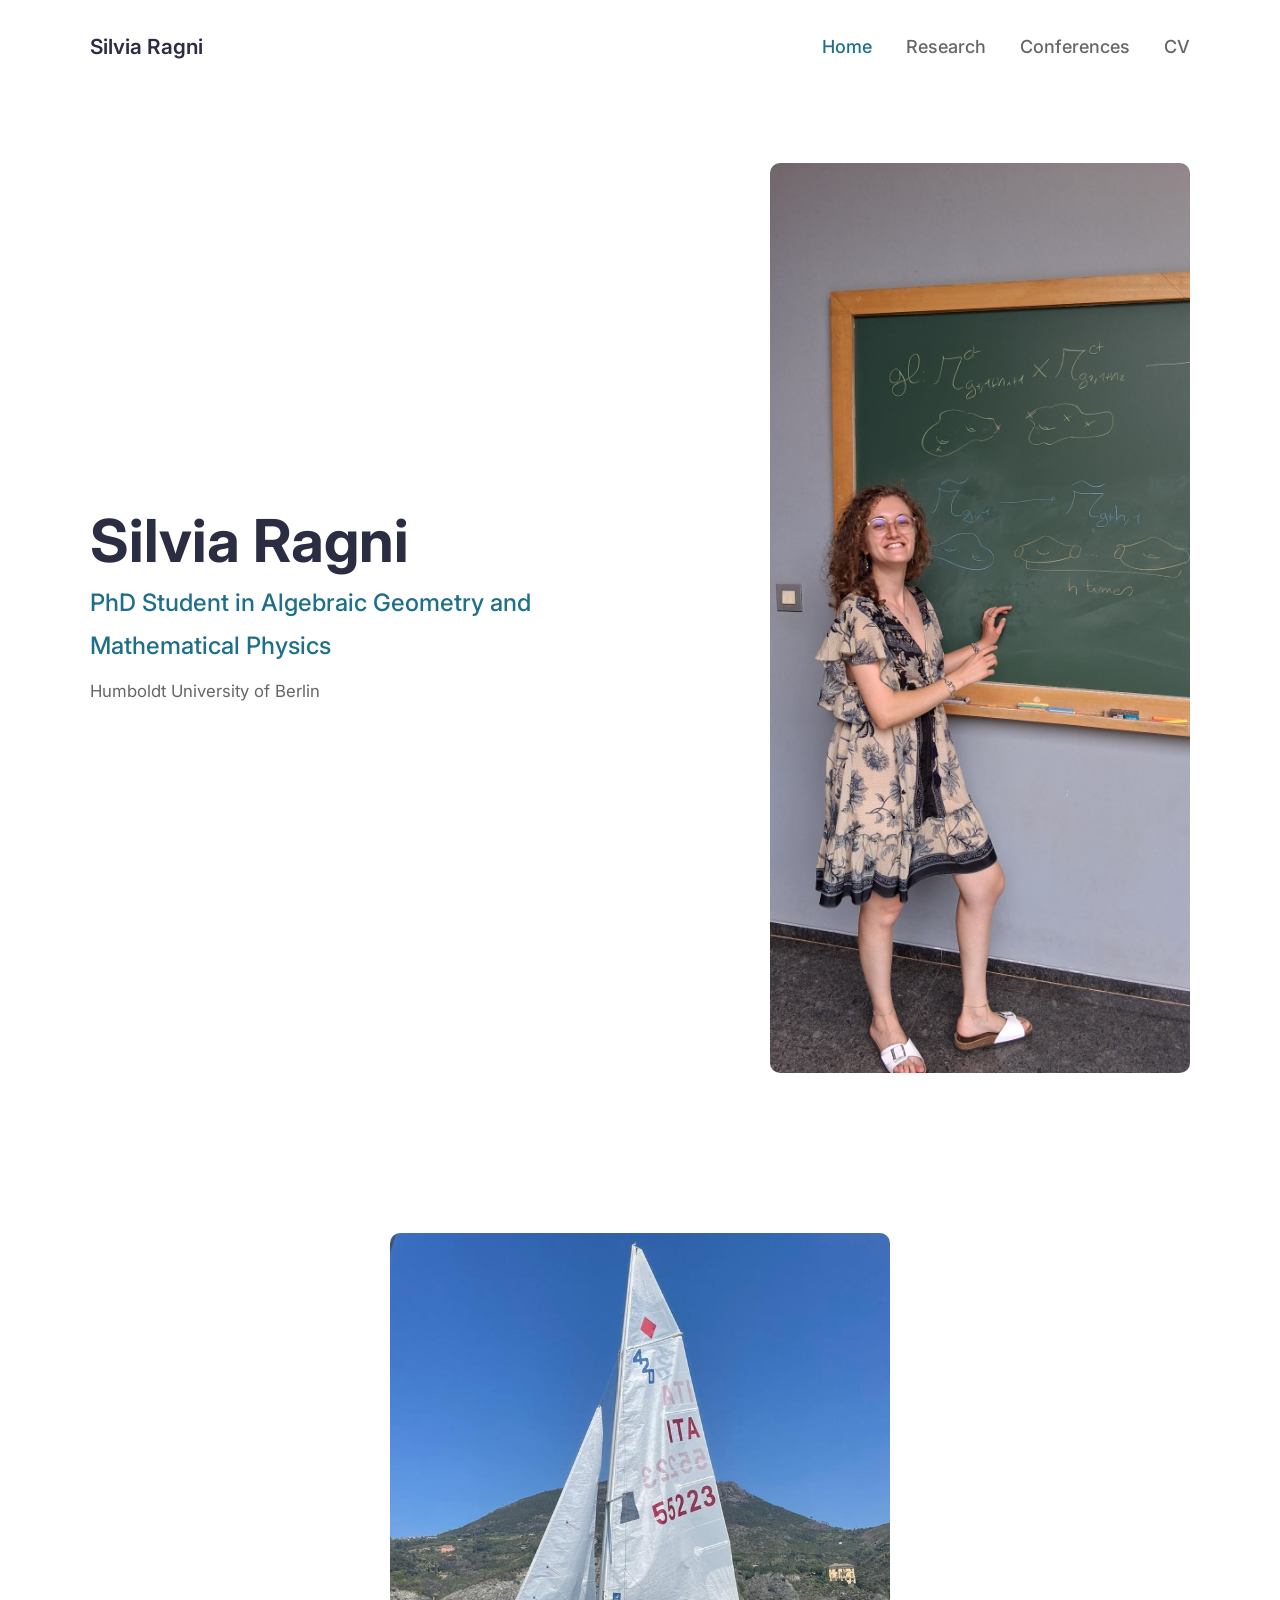
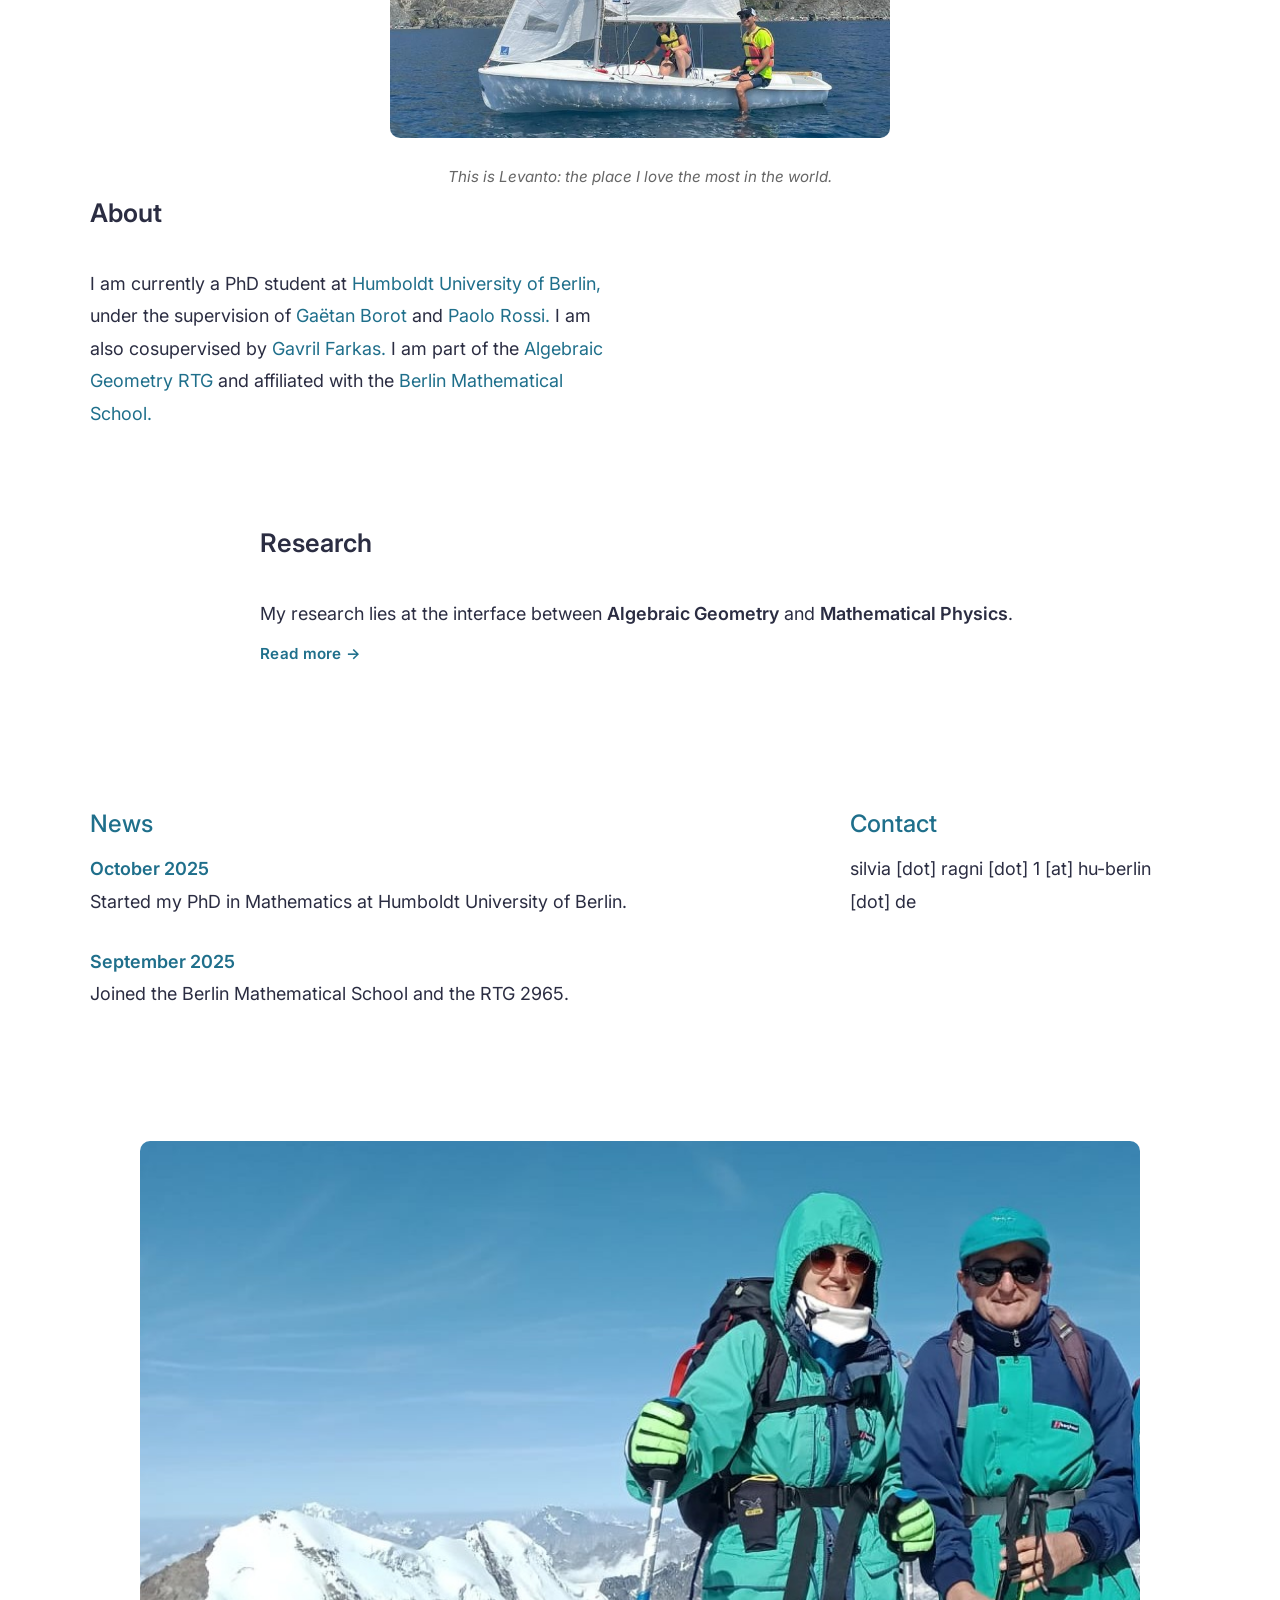
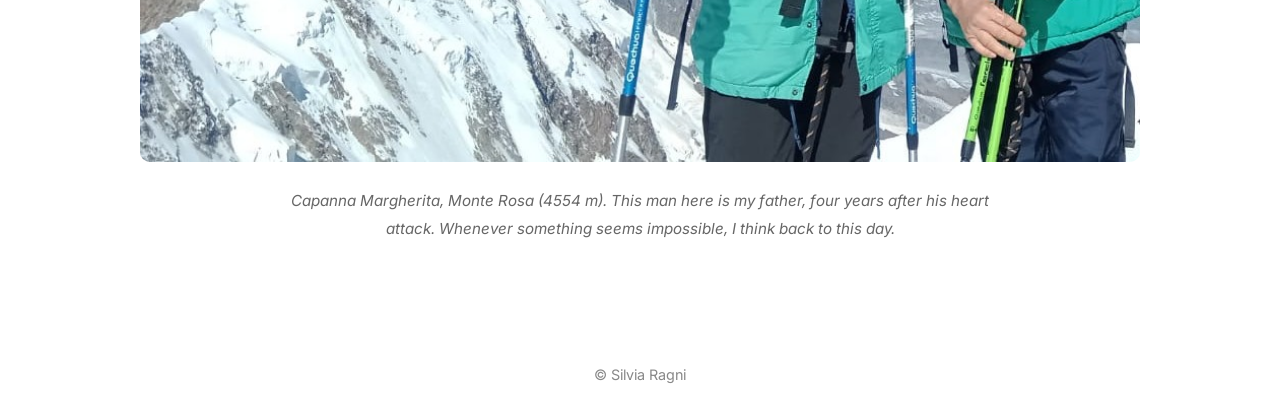
==== commit 8f22d899: "Change class name from 'hero-grid' to 'about-grid'" ====
--- a/index.html
+++ b/index.html
@@ -52,7 +52,7 @@
 </section>
 
 <section id="about">
-    <div class="container hero-grid"> 
+   <div class="container about-grid"> 
         
         <!-- COLONNA SINISTRA: Immagine della barca con didascalia piccola sotto -->
         <div class="sailing-side-block">
--- a/css/style.css
+++ b/css/style.css
@@ -169,6 +169,10 @@
    Sections & About Integrated Layout
    ========================================================== */
 
+/* ==========================================================
+   Sections & About Integrated Layout
+   ========================================================== */
+
 section{
     padding:90px 0;
 }
@@ -178,14 +182,23 @@
     padding-bottom: 60px;
 }
 
-/* Inversione dell'ordine delle colonne per posizionare la barca a sinistra su Desktop */
-#about .hero-grid {
-    direction: rtl; 
-}
-
-#about .sailing-side-block,
+/* Usiamo flexbox su desktop per invertire l'ordine degli elementi in modo pulito */
+/* Sposta il testo sopra e la foto sotto su mobile, centrando il blocco */
+    #about .hero-grid {
+        display: flex;
+        flex-direction: column; 
+        gap: 50px;
+    }
+
+    #about .sailing-side-block {
+        width: 100%;
+        max-width: 500px;
+        margin: auto;
+    }
+
 #about .about-text-block {
-    direction: ltr; 
+    flex: 1;
+    max-width: 520px;
 }
 
 #about p:last-child{
@@ -195,7 +208,6 @@
 .readmore{
     font-weight:600;
 }
-
 /* ==========================================================
    Research
    ========================================================== */
@@ -232,11 +244,11 @@
 }
 
 .caption-sailing {
-    margin-top: 12px;
-    font-size: 0.85rem;
+    margin-top: 25px;
+    font-size: 0.95rem; /* Stessa dimensione della Capanna Margherita */
     color: var(--muted);
-    line-height: 1.4;
-    text-align: left;
+    line-height: 1.8;
+    text-align: center; /* Centra il testo */
 }
 
 /* ==========================================================
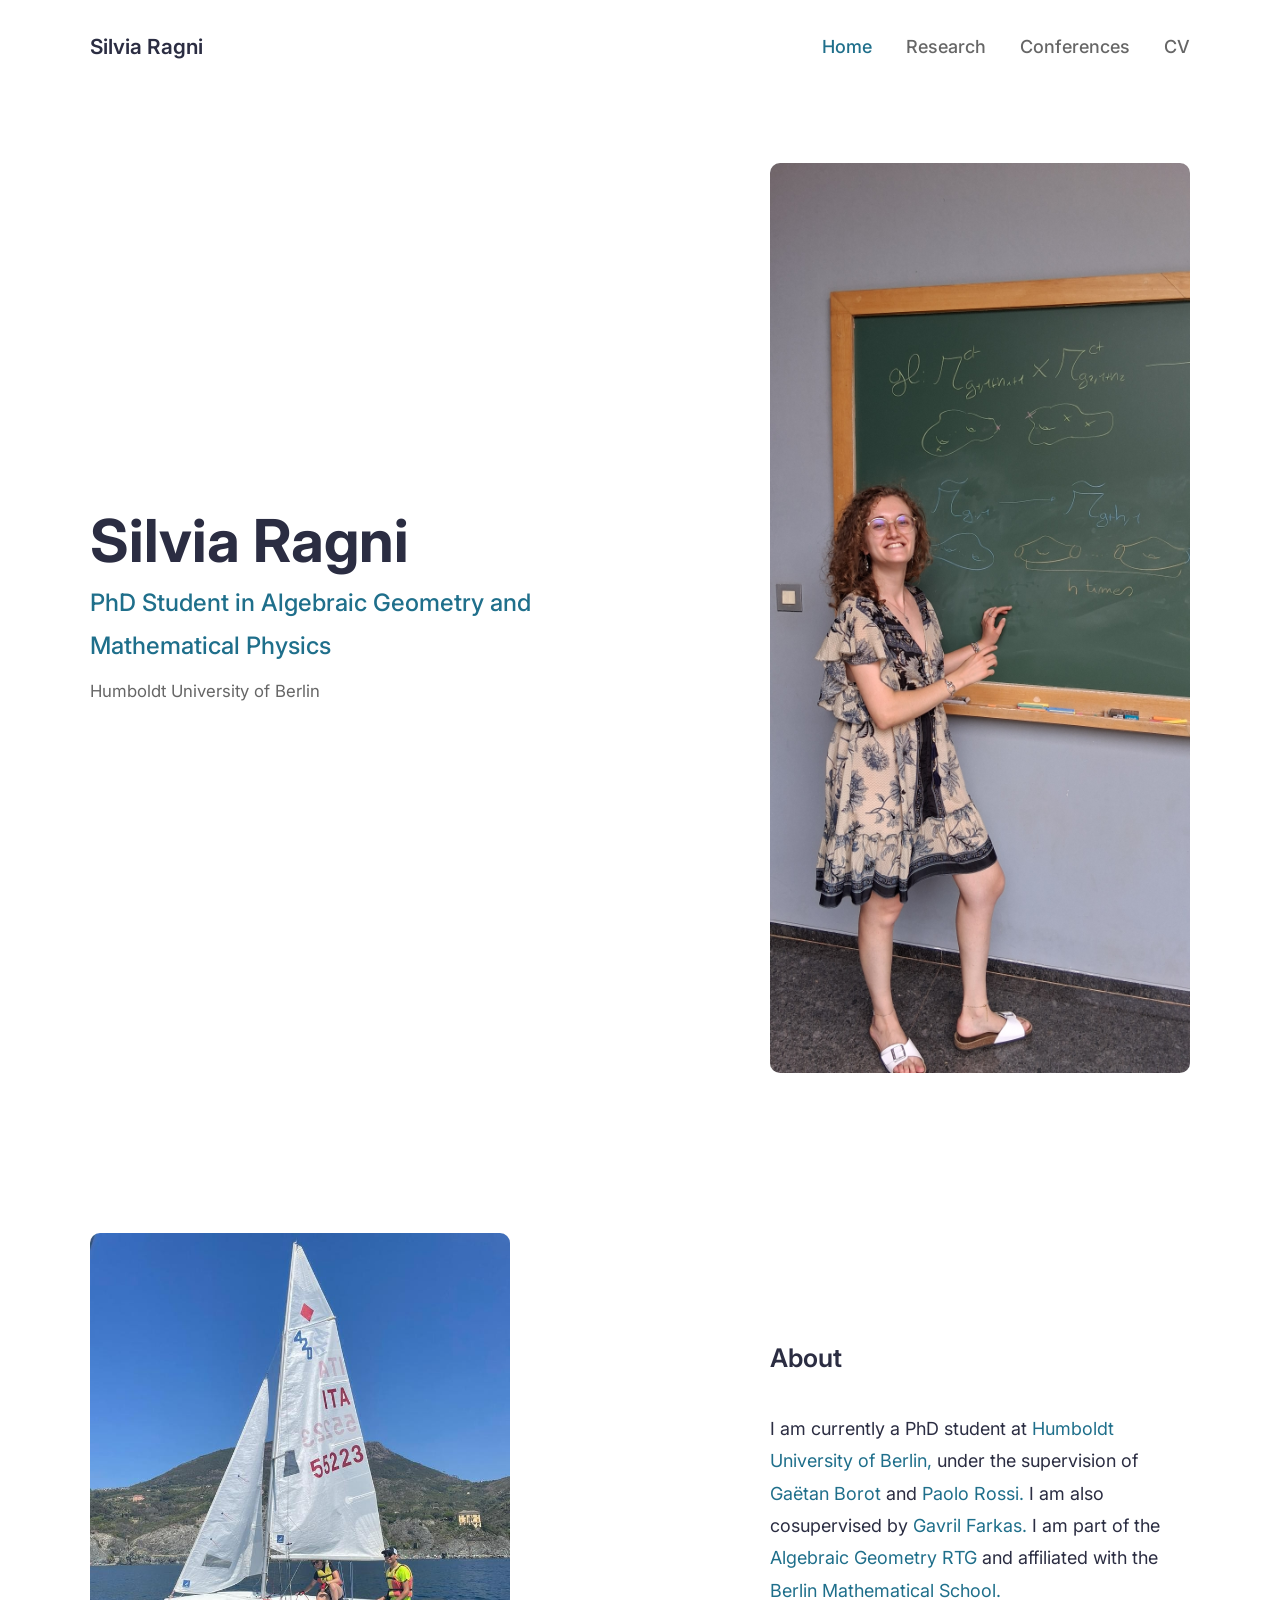
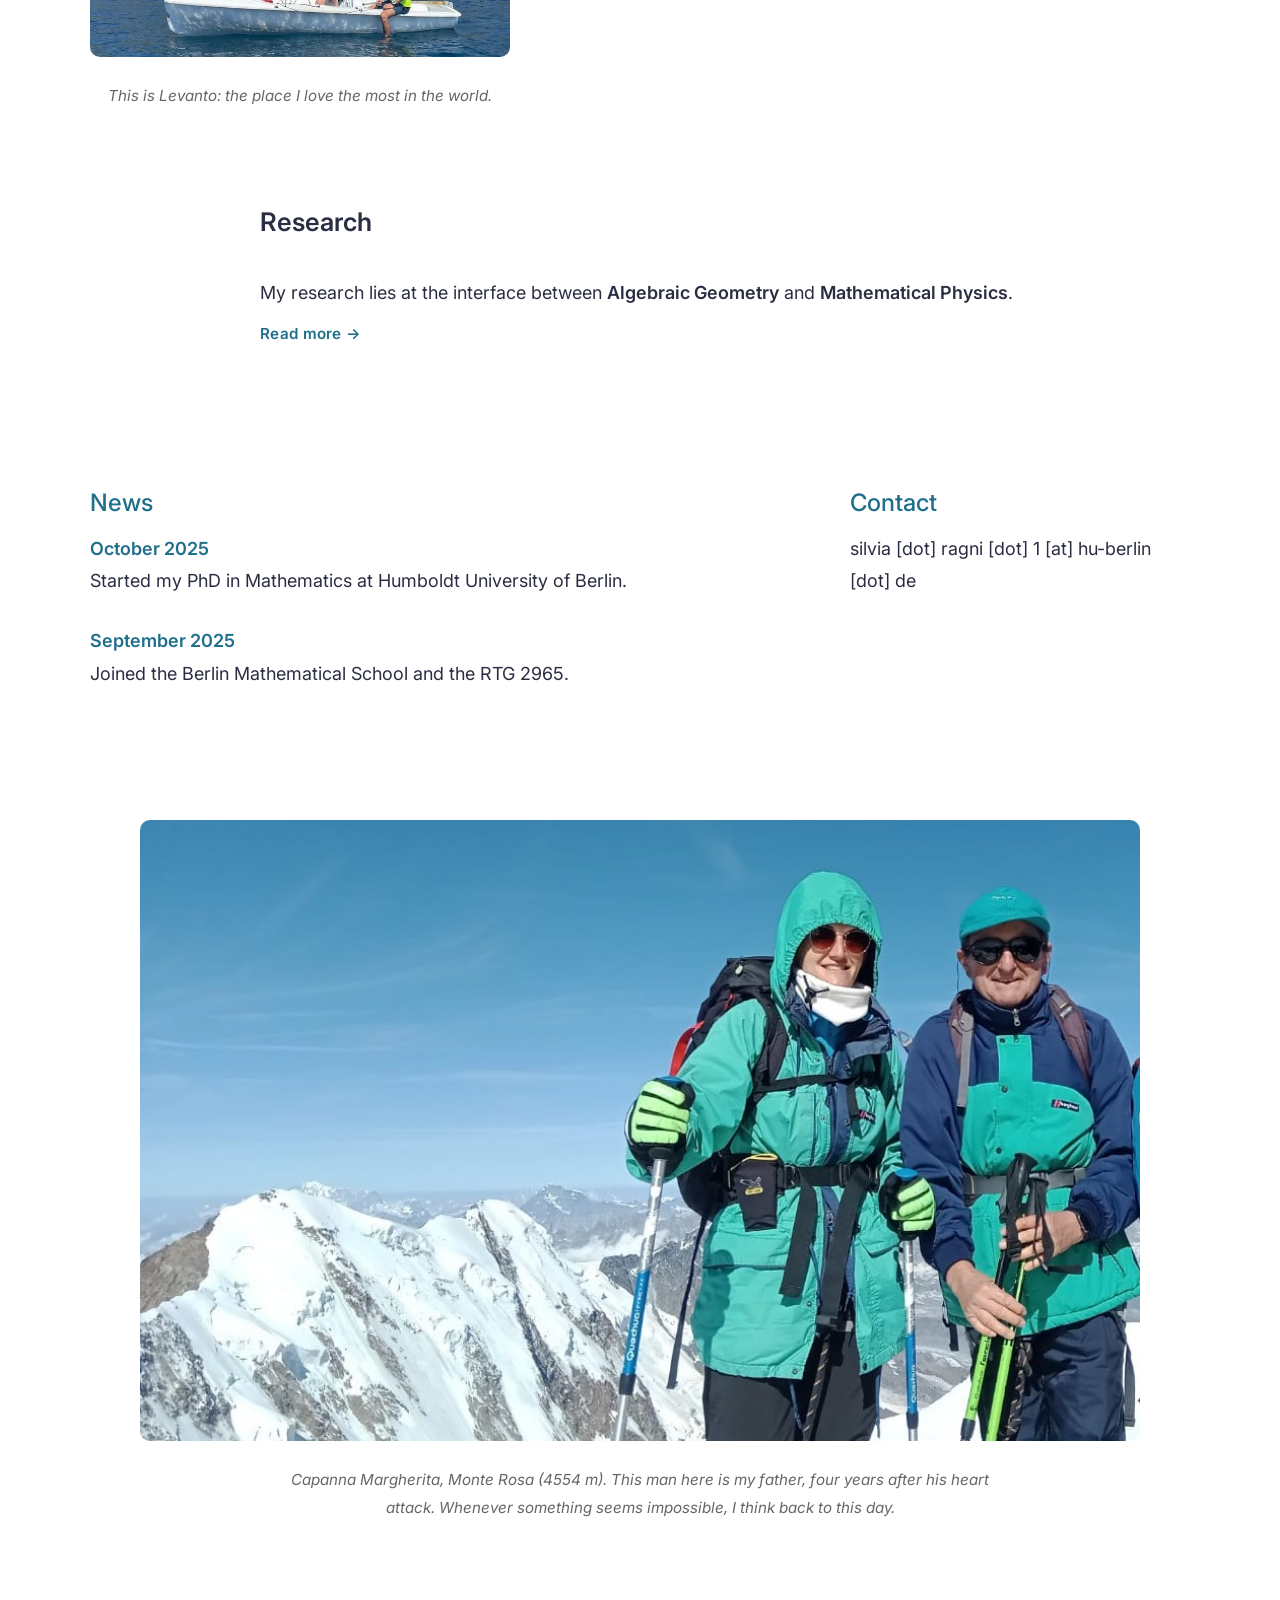
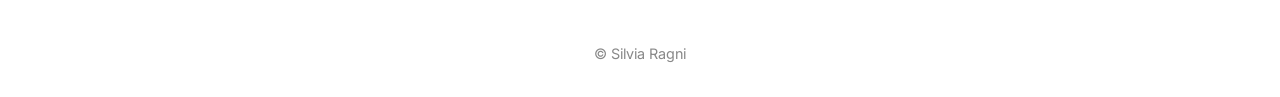
==== commit e194eb7c: "Update comments in index.html for clarity" ====
--- a/index.html
+++ b/index.html
@@ -52,9 +52,9 @@
 </section>
 
 <section id="about">
-   <div class="container about-grid"> 
+    <div class="container hero-grid"> 
         
-        <!-- COLONNA SINISTRA: Immagine della barca con didascalia piccola sotto -->
+        <!-- COLONNA SINISTRA (Su PC): Immagine della barca con didascalia -->
         <div class="sailing-side-block">
             <figure>
                 <img src="images/vela.jpeg" class="travel-photo" alt="Sailing in Levanto">
@@ -64,7 +64,7 @@
             </figure>
         </div>
 
-        <!-- COLONNA DESTRA: Contenuto testuale About -->
+        <!-- COLONNA DESTRA (Su PC): Testo About -->
         <div class="about-text-block">
             <h3>About</h3>
             <p>
--- a/css/style.css
+++ b/css/style.css
@@ -169,10 +169,6 @@
    Sections & About Integrated Layout
    ========================================================== */
 
-/* ==========================================================
-   Sections & About Integrated Layout
-   ========================================================== */
-
 section{
     padding:90px 0;
 }
@@ -182,23 +178,32 @@
     padding-bottom: 60px;
 }
 
-/* Usiamo flexbox su desktop per invertire l'ordine degli elementi in modo pulito */
-/* Sposta il testo sopra e la foto sotto su mobile, centrando il blocco */
-    #about .hero-grid {
-        display: flex;
-        flex-direction: column; 
-        gap: 50px;
-    }
-
-    #about .sailing-side-block {
-        width: 100%;
-        max-width: 500px;
-        margin: auto;
-    }
-
-#about .about-text-block {
+/* Griglia dedicata per il PC: usa la larghezza massima del sito */
+.about-grid {
+    display: flex;
+    flex-direction: row; /* Foto a sinistra, testo a destra */
+    justify-content: space-between;
+    align-items: center;
+    gap: 70px;
+    width: min(92%, var(--max-width)) !important; /* Forza la larghezza ampia stile Hero */
+    margin: auto;
+}
+
+.about-text-block {
     flex: 1;
     max-width: 520px;
+}
+
+.sailing-side-block {
+    width: 420px;
+    flex-shrink: 0;
+}
+
+/* Blocca la figura per evitare disallineamenti della didascalia */
+.sailing-side-block figure {
+    display: block;
+    width: 100%;
+    margin: 0;
 }
 
 #about p:last-child{
@@ -357,11 +362,18 @@
         gap:50px;
     }
 
-    /* Ripristino dell'ordine naturale dall'alto in basso su mobile */
-    #about .hero-grid {
-        direction: ltr;
-    }
-
+   /* Forza il testo dell'About SOPRA e la vela SOTTO sui telefoni */
+    .about-grid {
+        display: flex;
+        flex-direction: column-reverse; 
+        gap: 40px;
+    }
+
+    .sailing-side-block {
+        width: 100%;
+        max-width: 500px;
+        margin: auto;
+    }
     .hero-text{
         max-width:100%;
         text-align:center;
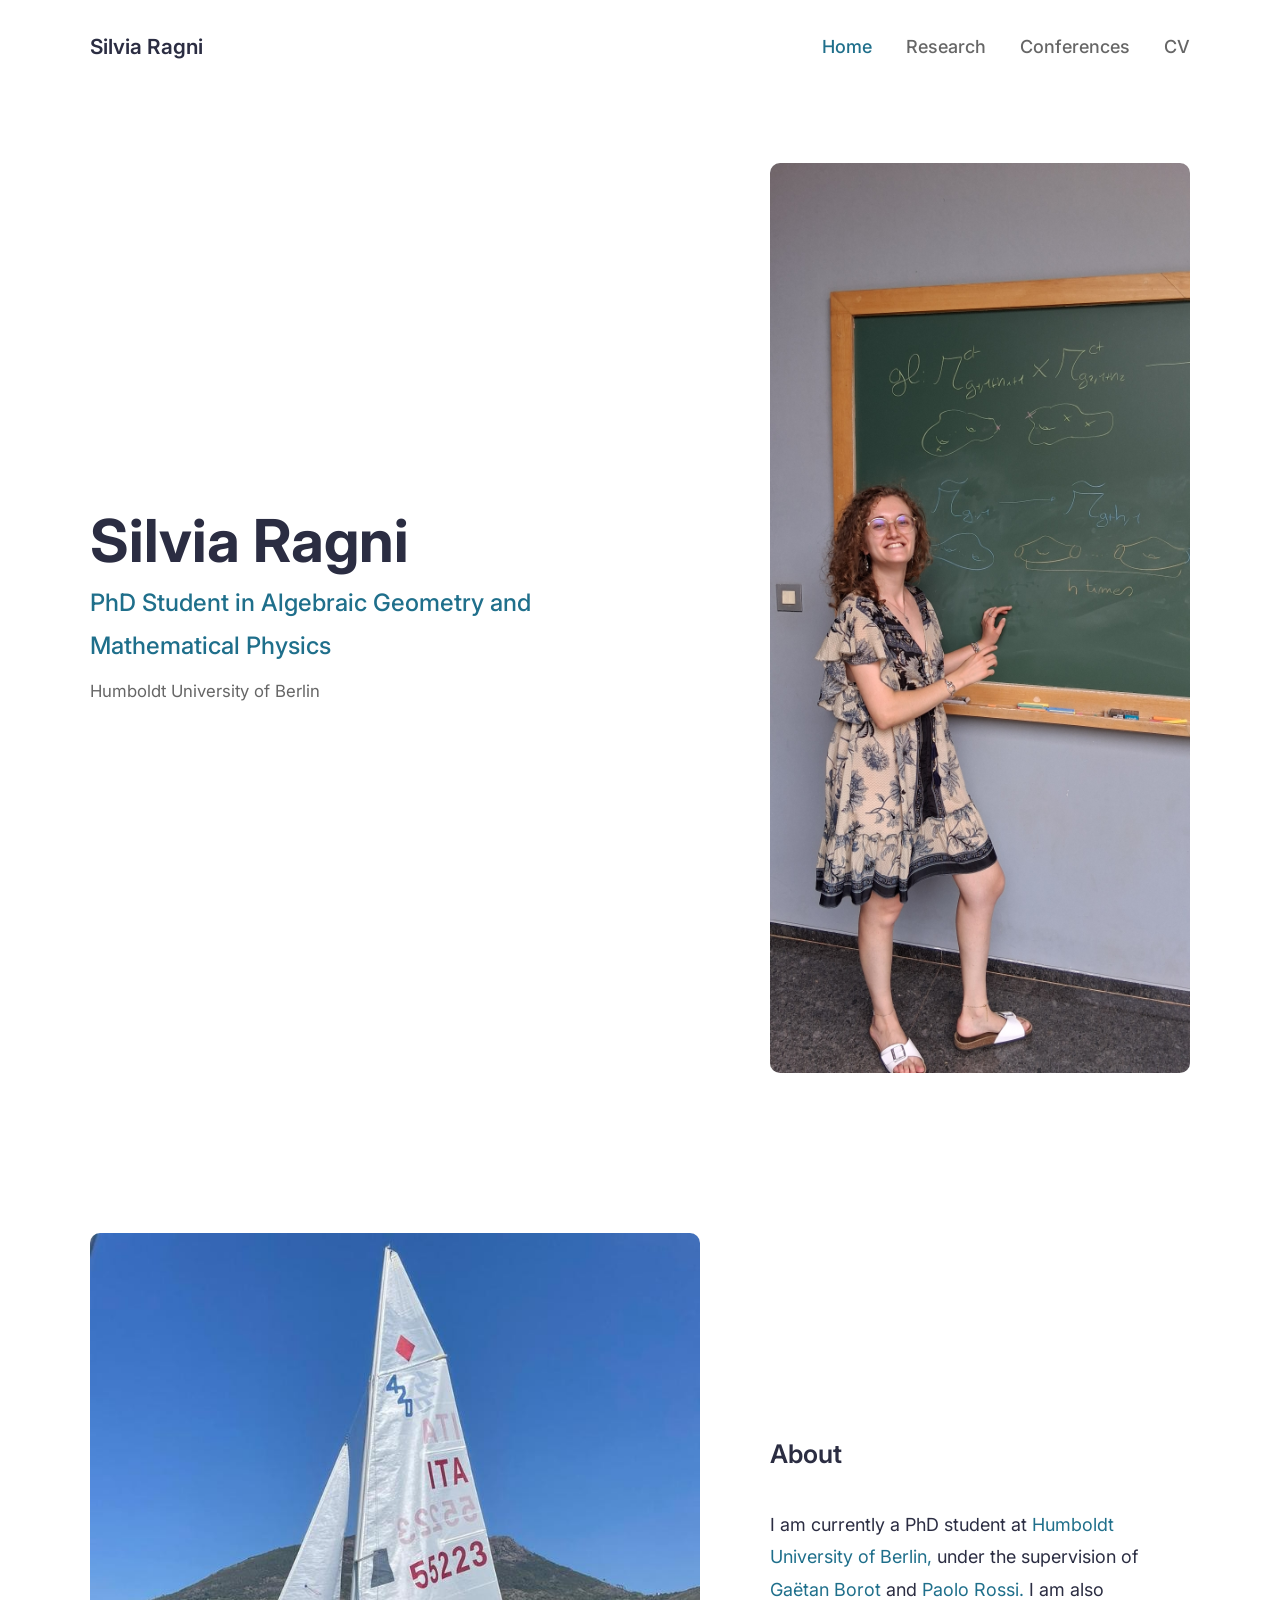
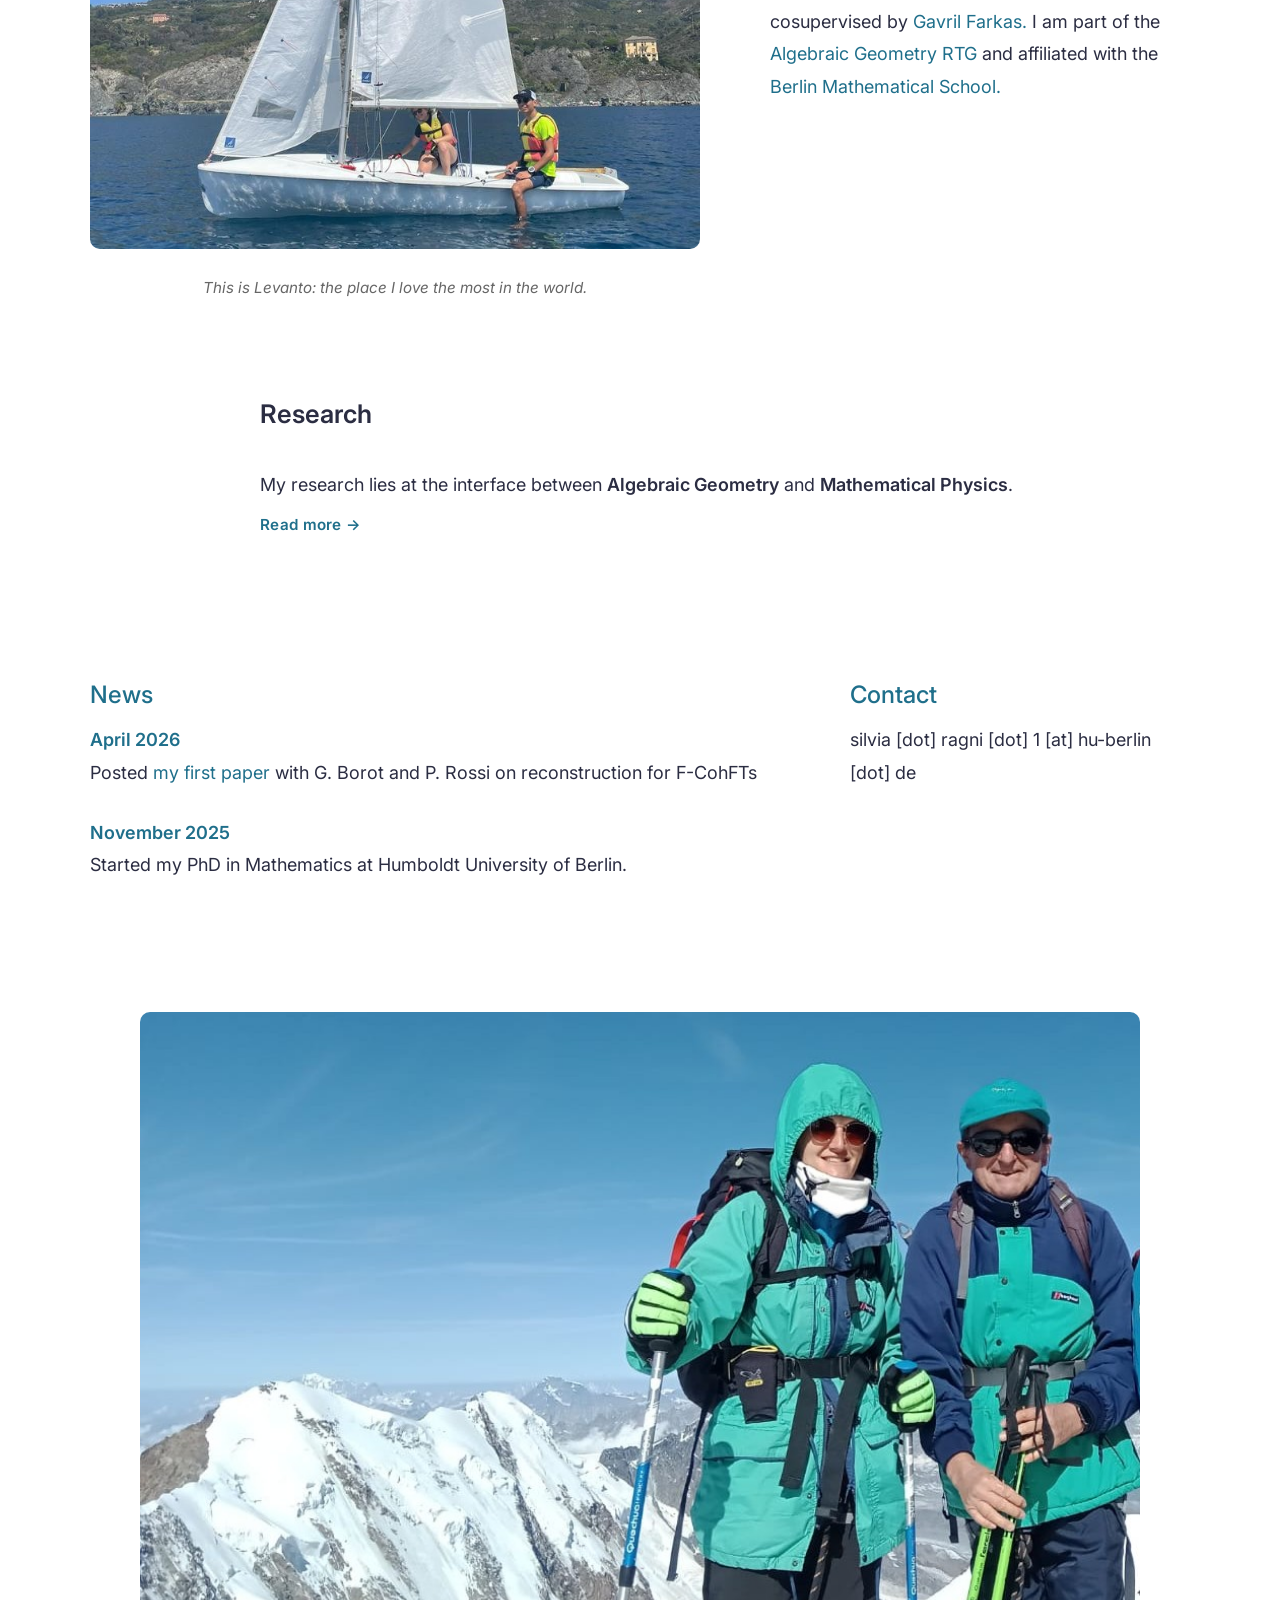
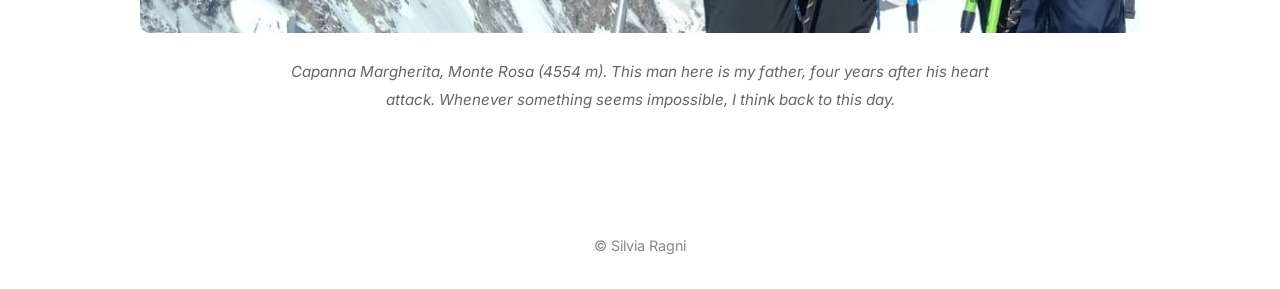
==== commit 34ffaf3b: "Change robots meta tag to allow indexing" ====
--- a/index.html
+++ b/index.html
@@ -4,7 +4,7 @@
 <head>
     <meta charset="UTF-8">
     <meta name="viewport" content="width=device-width, initial-scale=1.0">
-    <meta name="robots" content="noindex, nofollow">
+    <meta name="robots" content="index, follow">
 
     <title>Silvia Ragni</title>
 
--- a/css/style.css
+++ b/css/style.css
@@ -178,32 +178,14 @@
     padding-bottom: 60px;
 }
 
-/* Griglia dedicata per il PC: usa la larghezza massima del sito */
-.about-grid {
-    display: flex;
-    flex-direction: row; /* Foto a sinistra, testo a destra */
-    justify-content: space-between;
-    align-items: center;
-    gap: 70px;
-    width: min(92%, var(--max-width)) !important; /* Forza la larghezza ampia stile Hero */
-    margin: auto;
-}
-
-.about-text-block {
-    flex: 1;
-    max-width: 520px;
-}
-
-.sailing-side-block {
-    width: 420px;
-    flex-shrink: 0;
-}
-
-/* Blocca la figura per evitare disallineamenti della didascalia */
-.sailing-side-block figure {
-    display: block;
+/* Forza la vela (colonna da 420px) a sinistra e il testo a destra su PC */
+#about .sailing-side-block {
+    grid-column: 1;
     width: 100%;
-    margin: 0;
+}
+
+#about .about-text-block {
+    grid-column: 2;
 }
 
 #about p:last-child{
@@ -213,6 +195,7 @@
 .readmore{
     font-weight:600;
 }
+
 /* ==========================================================
    Research
    ========================================================== */
@@ -248,12 +231,19 @@
     display: block;
 }
 
+.sailing-side-block figure {
+    display: block;
+    width: 100%;
+    margin: 0;
+    text-align: center;
+}
+
 .caption-sailing {
     margin-top: 25px;
-    font-size: 0.95rem; /* Stessa dimensione della Capanna Margherita */
+    font-size: 0.95rem;
     color: var(--muted);
     line-height: 1.8;
-    text-align: center; /* Centra il testo */
+    display: block;
 }
 
 /* ==========================================================
@@ -358,34 +348,31 @@
     }
 
     .hero-grid{
-        grid-template-columns:1fr;
+        display:flex;
+        flex-direction:column;
         gap:50px;
     }
 
-   /* Forza il testo dell'About SOPRA e la vela SOTTO sui telefoni */
-    .about-grid {
-        display: flex;
-        flex-direction: column-reverse; 
-        gap: 40px;
-    }
-
-    .sailing-side-block {
+    /* Gestione ordine su mobile: testo sopra (order 1), foto sotto (order 2) */
+    #about .about-text-block {
+        order: 1;
+    }
+    
+    #about .sailing-side-block {
+        order: 2;
         width: 100%;
         max-width: 500px;
         margin: auto;
     }
+
     .hero-text{
         max-width:100%;
         text-align:center;
     }
 
-    .hero-image, .sailing-side-block{
+    .hero-image{
         max-width:500px;
         margin:auto;
-    }
-
-    .caption-sailing {
-        text-align: center;
     }
 
     .two-columns{
@@ -681,3 +668,63 @@
         width: 100%;
     }
 }
+
+
+/* Stile per la striscia panoramica su PC */
+.kayak {
+    padding: 60px 0; /* Mantiene lo spazio vuoto sopra e sotto */
+    width: 100%;
+}
+
+.kayak img {
+    width: 100%;
+    height: 250px; /* Ridotto da 300px a 150px per un effetto "striscia" sottile */
+    object-fit: cover; 
+    object-position: center; 
+    display: block;
+}
+
+/* Ripristiniamo l'aspetto normale su telefono */
+@media (max-width: 900px) {
+    .kayak {
+        padding: 20px 0; /* Meno spazio verticale su mobile */
+    }
+    .kayak img {
+        height: auto; /* Torna a mostrare l'intera foto su mobile */
+    }
+}
+
+/* --- AGGIUNTE CONFERENCES MODIFICATE --- */
+
+/* Foto a destra come nella Home (420px) */
+/* Layout affiancato Header + Foto */
+<section class="hero">
+    <div class="container hero-grid">
+        <div class="hero-text">
+            <h1>Conferences</h1>
+            <p>One of the things I really like of my job is travelling.</p>
+            <p>Here you can find a list of my talks and of the recent or future conferences I am attending.</p>
+        </div>
+        <div class="hero-image">
+            <img src="TUA_IMMAGINE.jpg" alt="Conferences">
+            <p class="caption">Kozhikode, India, 2026</p>
+        </div>
+    </div>
+</section>
+.caption { font-size: 0.85em !important; color: #666 !important; margin-top: 10px !important; font-style: italic !important; }
+
+/* Striscia mare centrata sul volto (altezza 250px) */
+.sea-strip {
+    width: 100vw !important;
+    position: relative !important;
+    left: 50% !important;
+    margin-left: -50vw !important;
+    padding: 60px 0 !important;
+    overflow: hidden !important;
+}
+.sea-strip img {
+    width: 100% !important;
+    height: 250px !important; /* Altezza aggiornata a 250px */
+    object-fit: cover !important; 
+    object-position: 60% 40% !important; /* Regola il 30% per il centraggio verticale */
+}
